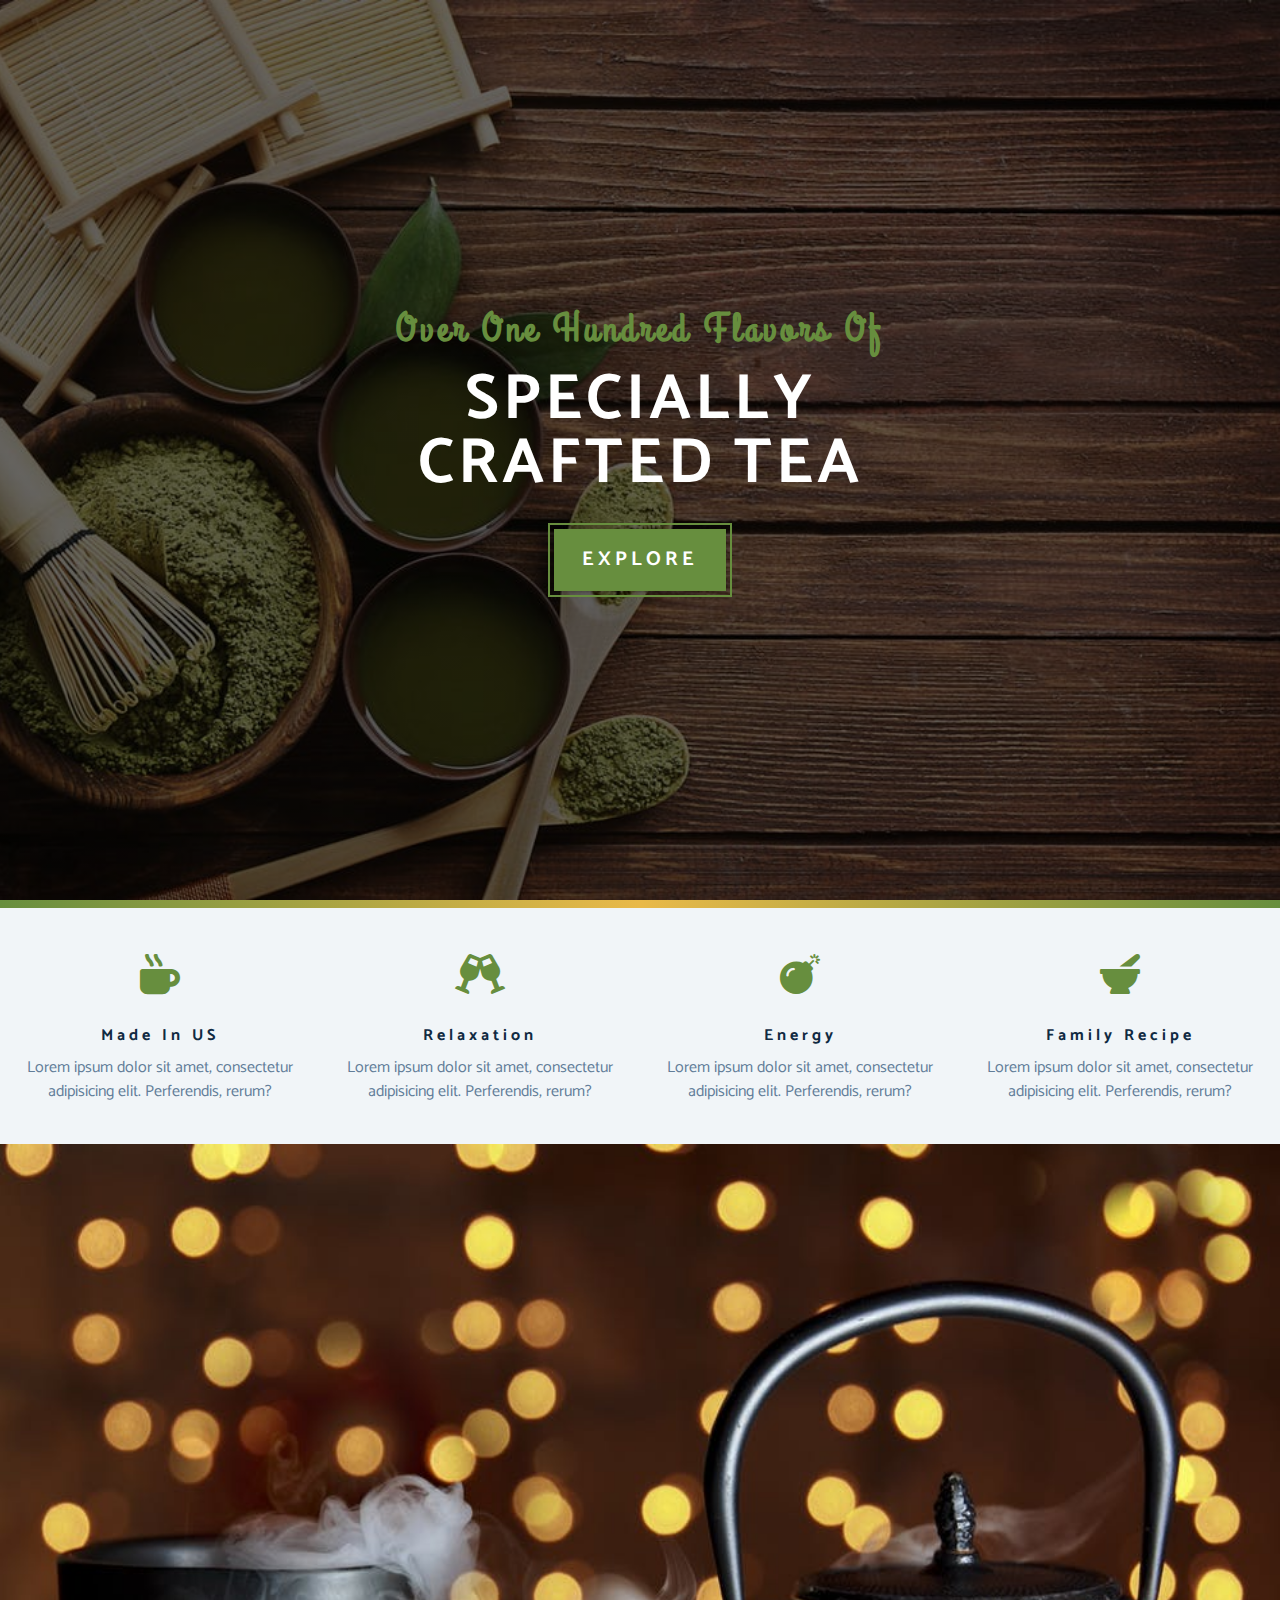
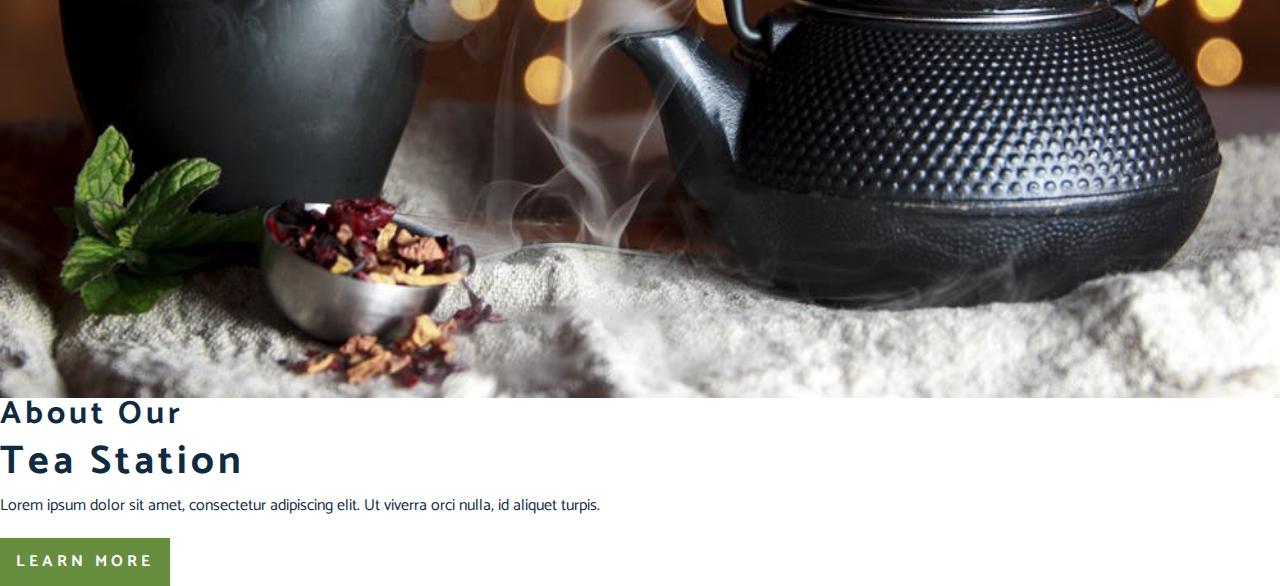
==== index.html @ b1a18ec1 "about page html" ====
<!DOCTYPE html>
<html lang="en">
  <head>
    <meta charset="UTF-8" />
    <meta name="viewport" content="width=device-width, initial-scale=1.0" />
    <meta http-equiv="X-UA-Compatible" content="ie=edge" />
    <title>Tea Station || Home</title>
    <!-- font-awesome -->
    <link
      rel="stylesheet"
      href="./fontawesome-free-5.12.1-web/css/all.min.css"
    />
    <!-- custom css -->
    <link rel="stylesheet" href="./css/styles.css" />
  </head>
  <body>
    <!-- navbar -->
    <!-- header  -->
    <header class="header">
      <div class="banner">
        <h2>Over one hundred flavors of</h2>
        <h1>
          specially <br />
          crafted tea
        </h1>
        <a href="skills.html" class="btn banner-btn">
          explore
        </a>
      </div>
    </header>
    <!-- end of header  -->
    <div class="content-divider"></div>
    <!-- skills section -->
    <section class="skills clearfix">
      <!-- single skill -->
      <article class="skill">
        <span class="skill-icon">
          <i class="fas fa-mug-hot"></i>
        </span>
        <h4 class="skill-title">made in US</h4>
        <p class="skill-text">
          Lorem ipsum dolor sit amet, consectetur adipisicing elit. Perferendis,
          rerum?
        </p>
      </article>
      <!-- end of single skill -->
      <!-- single skill -->
      <article class="skill">
        <span class="skill-icon">
          <i class="fas fa-glass-cheers"></i>
        </span>
        <h4 class="skill-title">relaxation</h4>
        <p class="skill-text">
          Lorem ipsum dolor sit amet, consectetur adipisicing elit. Perferendis,
          rerum?
        </p>
      </article>
      <!-- end of single skill -->
      <!-- single skill -->
      <article class="skill">
        <span class="skill-icon">
          <i class="fas fa-bomb"></i>
        </span>
        <h4 class="skill-title">energy</h4>
        <p class="skill-text">
          Lorem ipsum dolor sit amet, consectetur adipisicing elit. Perferendis,
          rerum?
        </p>
      </article>
      <!-- end of single skill -->
      <!-- single skill -->
      <article class="skill">
        <span class="skill-icon">
          <i class="fas fa-mortar-pestle"></i>
        </span>
        <h4 class="skill-title">family recipe</h4>
        <p class="skill-text">
          Lorem ipsum dolor sit amet, consectetur adipisicing elit. Perferendis,
          rerum?
        </p>
      </article>
      <!-- end of single skill -->
    </section>
    <!-- about -->
    <section>
      <div class="section-center clearfix">
        <!-- about-img -->
        <article class="about-img">
          <div class="about-picture-container">
            <img src="./images/about-bcg.jpeg" alt="tea kettle" class="about-picture">
          </div>
        </article>
        <!-- about-info -->
        <article class="about-info">
          <!-- section title -->
          <div class="section-title">
           <h3>about our</h3>
           <h2>tea station</h2>
          </div>
          <!-- end of section title -->
          <p class="about-text">
            Lorem ipsum dolor sit amet, consectetur adipiscing elit. Ut viverra orci nulla, id aliquet turpis.
          </p>
          <a href="about.html" class="btn">learn more</a>
        </article>
      </div>
    </section>
    <!-- end of about -->
    <!-- end of skills section -->
    <script src="app.js"></script>
  </body>
</html>
---- css/styles.css ----
/*
===============
Fonts
===============
*/
@import url("https://fonts.googleapis.com/css?family=Catamaran:400,700|Grand+Hotel");

/*
===============
Variables
===============
*/

:root {
  --clr-primary: #678e3e;
  --clr-primary-light: #beed8c;
  --clr-grey-1: #102a42;
  --clr-grey-5: #617d98;
  --clr-grey-10: #f1f5f8;
  --clr-white: #fff;
  --ff-primary: "Catamaran", sans-serif;
  --ff-secondary: "Grand Hotel", cursive;
  --transition: all 0.3s linear;
  --spacing: 0.25rem;
  --radius: 0.5rem;
}
* {
  margin: 0;
  padding: 0;
  box-sizing: border-box;
}
body {
  font-family: var(--ff-primary);
  background: var(--clr-white);
  color: var(--clr-grey-1);
  line-height: 1.5;
  font-size: 0.875rem;
}
a {
  text-decoration: none;
}
img {
  width: 100%;
  display: block;
}
h1,
h2,
h3,
h4 {
  letter-spacing: var(--spacing);
  text-transform: capitalize;
  line-height: 1.25;
  margin-bottom: 0.75rem;
}
h1 {
  font-size: 3rem;
}
h2 {
  font-size: 2rem;
}
h3 {
  font-size: 1.5rem;
}
h4 {
  font-size: 0.875rem;
}
p {
  margin-bottom: 1.25rem;
}
@media screen and (min-width: 800px) {
  h1 {
    font-size: 4rem;
  }
  h2 {
    font-size: 2.5rem;
  }
  h3 {
    font-size: 2rem;
  }
  h4 {
    font-size: 1rem;
  }
  body {
    font-size: 1rem;
  }
  h1,
  h2,
  h3,
  h4 {
    line-height: 1;
  }
}
/* more global css */

.btn {
  text-transform: uppercase;
  background: var(--clr-primary);
  color: var(--clr-white);
  padding: 0.75rem 1rem;
  letter-spacing: var(--spacing);
  display: inline-block;
  font-weight: 700;
  transition: var(--transition);
  font-size: 1rem;
  border: none;
  cursor: pointer;
  box-shadow: 0 1px 3px rgba(0, 0, 0, 0.2);
}
.btn:hover {
  color: var(--clr-primary);
  background: var(--clr-primary-light);
}
.clearfix::after,.clearfix::before{
  content:"";
  clear: both;
  display: table;
}
/*
===============
Header
===============
*/
.header {
  min-height: 100vh;
  background: linear-gradient(rgba(0, 0, 0, 0.6), rgba(0, 0, 0, 0.6)),
    url("../images/main-bcg.jpeg") center/cover no-repeat fixed;
  position: relative;
  /* animation */
  overflow-x: hidden;
}
.banner {
  text-align: center;
  position: absolute;
  top: 50%;
  left: 50%;
  transform: translate(-50%, -50%);
}
.banner h2 {
  font-family: var(--ff-secondary);
  color: var(--clr-primary);
  /* animation */
}
.banner h1 {
  text-transform: uppercase;
  color: var(--clr-white);
  margin-top: 1.25rem;
  margin-bottom: 2rem;
  /* animation */
}
.banner-btn {
  outline: 0.125rem solid var(--clr-primary);
  outline-offset: 0.25rem;
  font-size: 1.25rem;
  padding: 1rem 1.75rem;
}
/* content divider */
.content-divider {
  height: 0.5rem;
  background: linear-gradient(
    to left,
    var(--clr-primary),
    #e9b949,
    var(--clr-primary)
  );
}
/*
===============
Skills
===============
*/

.skills {
  background: var(--clr-grey-10);
}
.skill {
  padding: 2.5rem 0;
  text-align: center;
  transition: var(--transition);
}
.skill-icon {
  font-size: 2.5rem;
  margin-bottom: 1.25rem;
  transition: var(--transition);
  display: inline-block;
  color: var(--clr-primary);
}
.skill-text {
  color: var(--clr-grey-5);
  max-width: 17rem;
  margin: 0 auto;
}
.skill:hover {
  background: var(--clr-white);
  box-shadow: 0 2px var(--clr-primary);
}
.skill:hover .skill-icon {
  transform: translateY(-5px);
}
@media screen and (min-width: 576px){
  .skill{
    float: left;
    width: 50%;
  }
}
@media screen and (min-width: 1200px){
  .skill{
    width: 25%;
  }
}
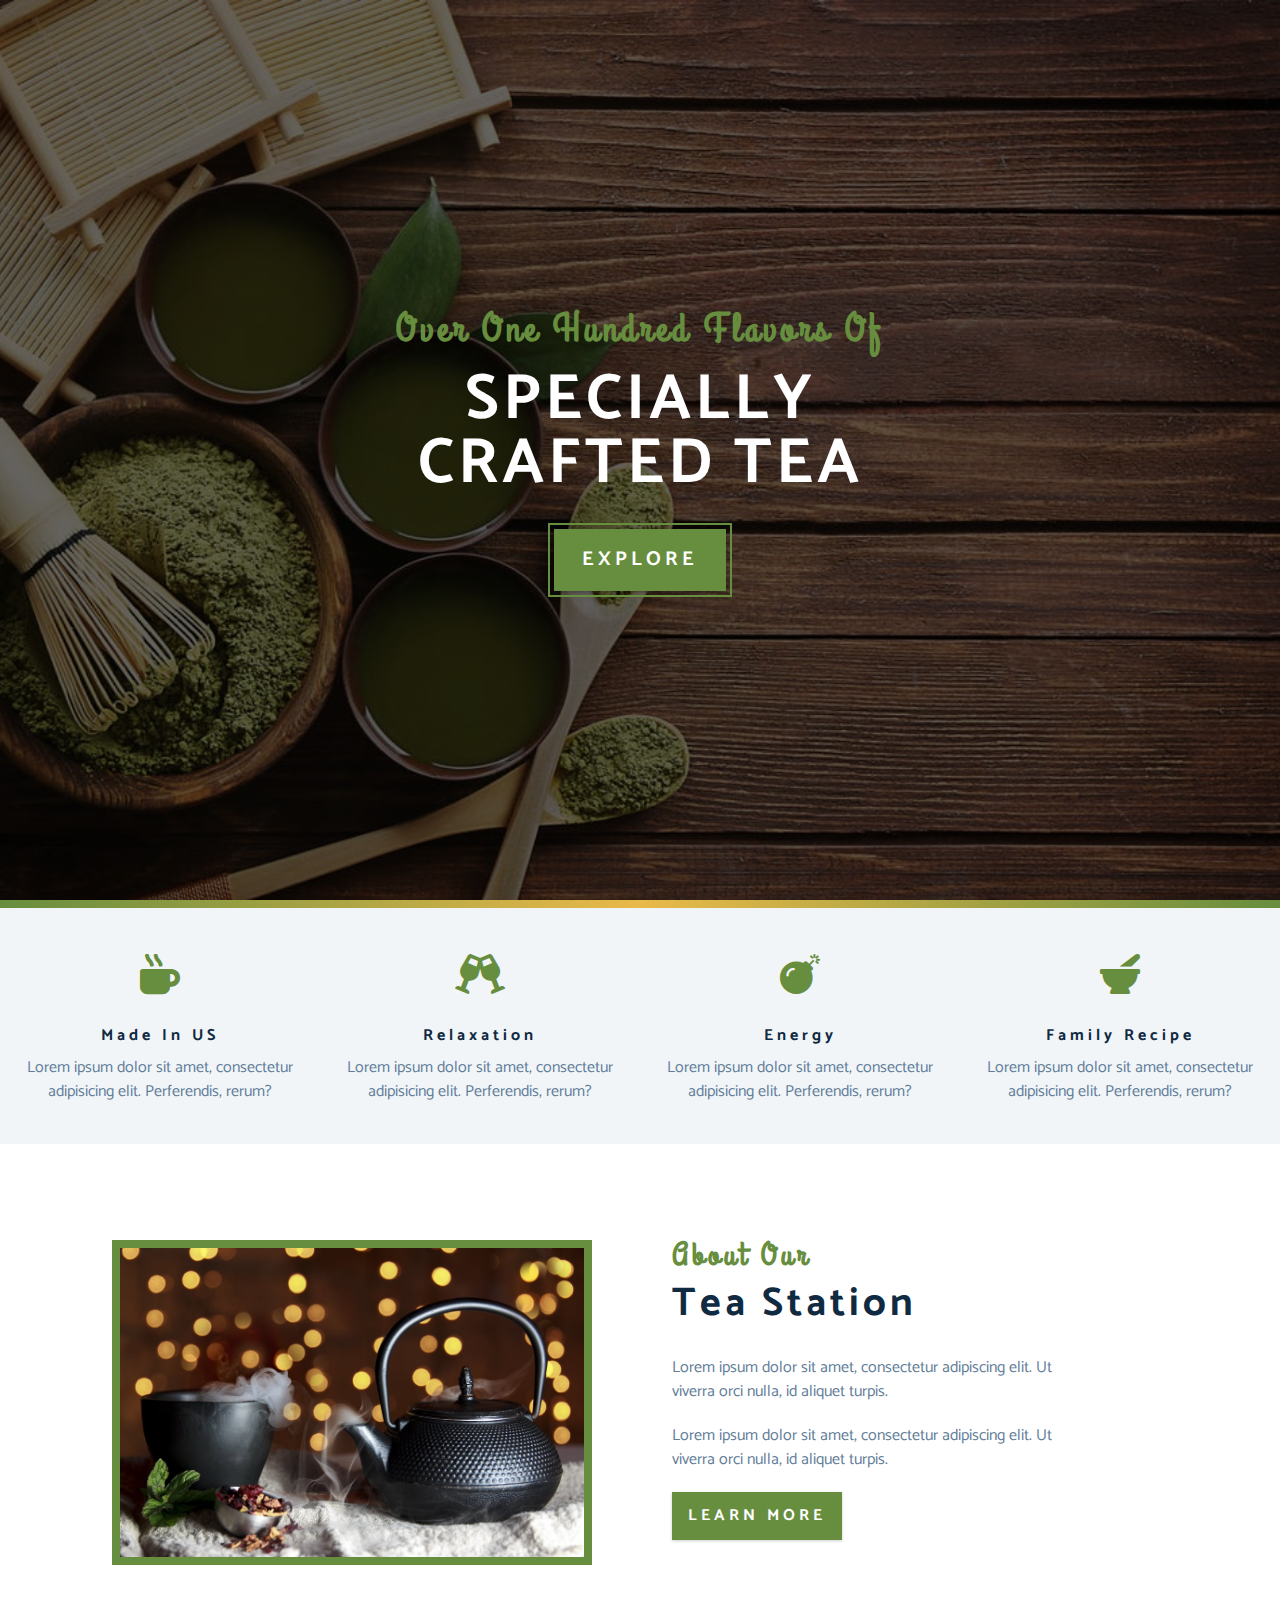
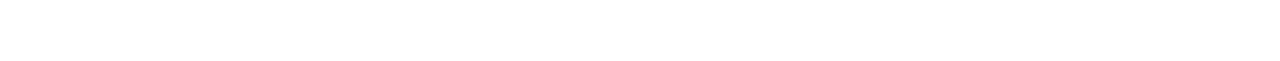
==== commit 19a7eb02: "about secttion complete" ====
--- a/index.html
+++ b/index.html
@@ -101,6 +101,9 @@
           <p class="about-text">
             Lorem ipsum dolor sit amet, consectetur adipiscing elit. Ut viverra orci nulla, id aliquet turpis.
           </p>
+          <p class="about-text">
+            Lorem ipsum dolor sit amet, consectetur adipiscing elit. Ut viverra orci nulla, id aliquet turpis.
+          </p>
           <a href="about.html" class="btn">learn more</a>
         </article>
       </div>
--- a/css/styles.css
+++ b/css/styles.css
@@ -115,6 +115,28 @@
   clear: both;
   display: table;
 }
+
+.section-title h3{
+  font-family: var(--ff-secondary);
+  color:var(--clr-primary);
+}
+
+.section-title{
+  margin-bottom: 2rem;
+}
+
+.section-center{
+  padding: 4rem 0;
+  width: 85vw;
+  margin: 0 auto;
+  max-width: 1170px;
+}
+@media screen and (min-width:992px){
+  .section-center{
+    width 95vw;
+    padding: 4rem 1rem;
+  }
+}
 /*
 ===============
 Header
@@ -207,3 +229,47 @@
     width: 25%;
   }
 }
+
+/*
+===============
+About
+===============
+*/
+
+.about-img,
+.about-info{
+  padding: 2rem 0;
+}
+
+.about-picture-container{
+  background: var(--clr-primary);
+  border: 0.5rem solid var(--clr-primary);
+  max-width: 30rem;
+  /* extra stuff */
+  overflow: hidden;
+}
+
+.about-picture{
+  transition: var(--transition);
+}
+
+.about-picture-container:hover .about-picture{
+  opacity: 0.5;
+  transform: scale(1.2);
+}
+
+.about-text{
+  max-width: 26rem;
+  color: var(--clr-grey-5);
+}
+
+@media screen and (min-width:992px){
+  .about-img,
+  .about-info{
+    float: left;
+    width: 50%;
+  }
+  .about-info{
+    padding-left: 2rem;
+  }
+}
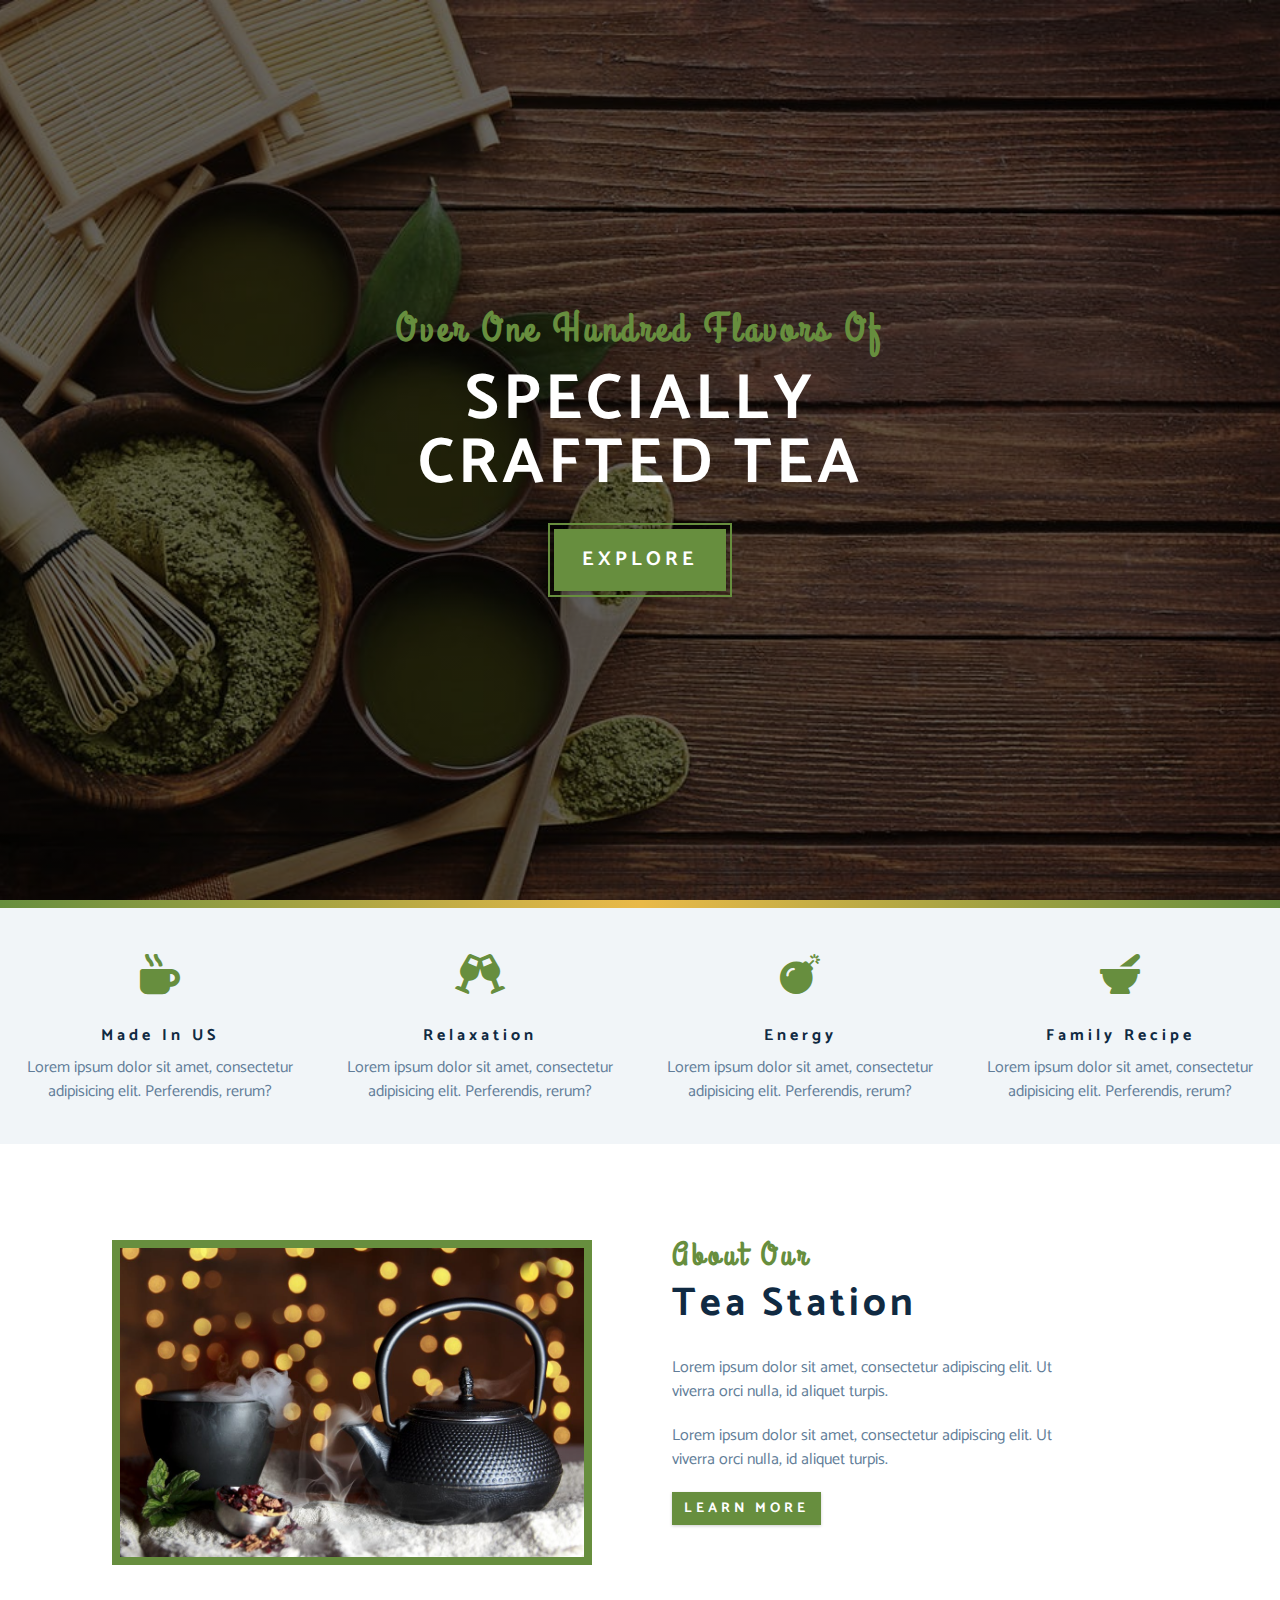
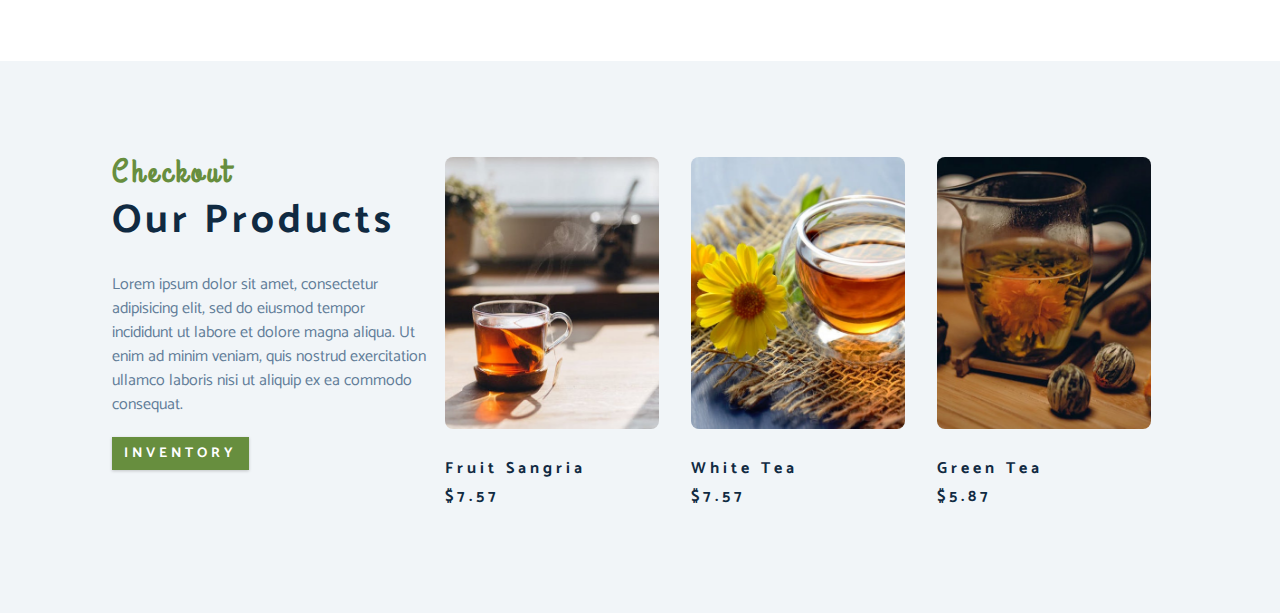
==== commit 61551fdf: "product section done" ====
--- a/index.html
+++ b/index.html
@@ -81,6 +81,7 @@
       </article>
       <!-- end of single skill -->
     </section>
+    <!-- end of skills section -->
     <!-- about -->
     <section>
       <div class="section-center clearfix">
@@ -109,7 +110,49 @@
       </div>
     </section>
     <!-- end of about -->
-    <!-- end of skills section -->
+    <!-- products -->
+    <section class="products">
+      <div class="section-center clearfix">
+        <!-- products info -->
+        <article class="products-info">
+          <!-- section title -->
+          <div class="section-title">
+           <h3>checkout</h3>
+           <h2>our products</h2>
+          </div>
+          <!-- end of section title -->
+          <p class="product-text">
+            Lorem ipsum dolor sit amet, consectetur adipisicing elit, sed do eiusmod tempor incididunt ut labore et dolore magna aliqua. Ut enim ad minim veniam, quis nostrud exercitation ullamco laboris nisi ut aliquip ex ea commodo consequat.
+          </p>
+          <a href="products.html" class="btn">inventory</a>
+        </article>
+        <!-- products inventory -->
+        <article class="products-inventory clearfix">
+          <!-- single product -->
+          <div class="product">
+            <img src="./images/product-1.jpeg" alt="single product" class="product-img">
+            <h4 class="product-title">fruit sangria</h4>
+            <h4 class="product-price">$7.57</h4>
+          </div>
+          <!-- end of single product -->
+          <!-- single product -->
+          <div class="product">
+            <img src="./images/product-2.jpeg" alt="single product" class="product-img">
+            <h4 class="product-title">white tea</h4>
+            <h4 class="product-price">$7.57</h4>
+          </div>
+          <!-- end of single product -->
+          <!-- single product -->
+          <div class="product">
+            <img src="./images/product-3.jpeg" alt="single product" class="product-img">
+            <h4 class="product-title">green tea</h4>
+            <h4 class="product-price">$5.87</h4>
+          </div>
+          <!-- end of single product -->
+        </article>
+      </div>
+    </section>
+    <!-- end of products -->
     <script src="app.js"></script>
   </body>
 </html>
--- a/css/styles.css
+++ b/css/styles.css
@@ -96,12 +96,12 @@
   text-transform: uppercase;
   background: var(--clr-primary);
   color: var(--clr-white);
-  padding: 0.75rem 1rem;
+  padding: 0.375rem 0.75rem;
   letter-spacing: var(--spacing);
   display: inline-block;
   font-weight: 700;
   transition: var(--transition);
-  font-size: 1rem;
+  font-size: 0.875rem;
   border: none;
   cursor: pointer;
   box-shadow: 0 1px 3px rgba(0, 0, 0, 0.2);
@@ -273,3 +273,56 @@
     padding-left: 2rem;
   }
 }
+/*
+===============
+Products
+===============
+*/
+.products{
+  background: var(--clr-grey-10);
+}
+.products article{
+  padding: 2rem 0;
+}
+.product-text{
+  color: var(--clr-grey-5);
+  max-width: 26rem;
+}
+.product{
+  margin-bottom: 2rem;
+}
+.product-img{
+  border-radius: var(--radius);
+  margin-bottom: 2rem;
+  height: 17rem;
+  object-fit: cover;
+}
+.product-price{
+  color: var(--clr--primary);
+}
+@media screen and (min-width:768px){
+  .product{
+    float: left;
+    width: 50%;
+    padding-right: 2rem;
+  }
+}
+@media screen and (min-width:992px){
+  .product{
+    width: 33.3%;
+  }
+}
+@media screen and (min-width:1200px){
+  .products-info {
+    float: left;
+    width: 30%;
+  }
+  .products-inventory {
+    float: left;
+    width: 70%;
+  }
+  .product{
+    margin-bottom: 0;
+    padding: 0 1rem;
+  }
+}
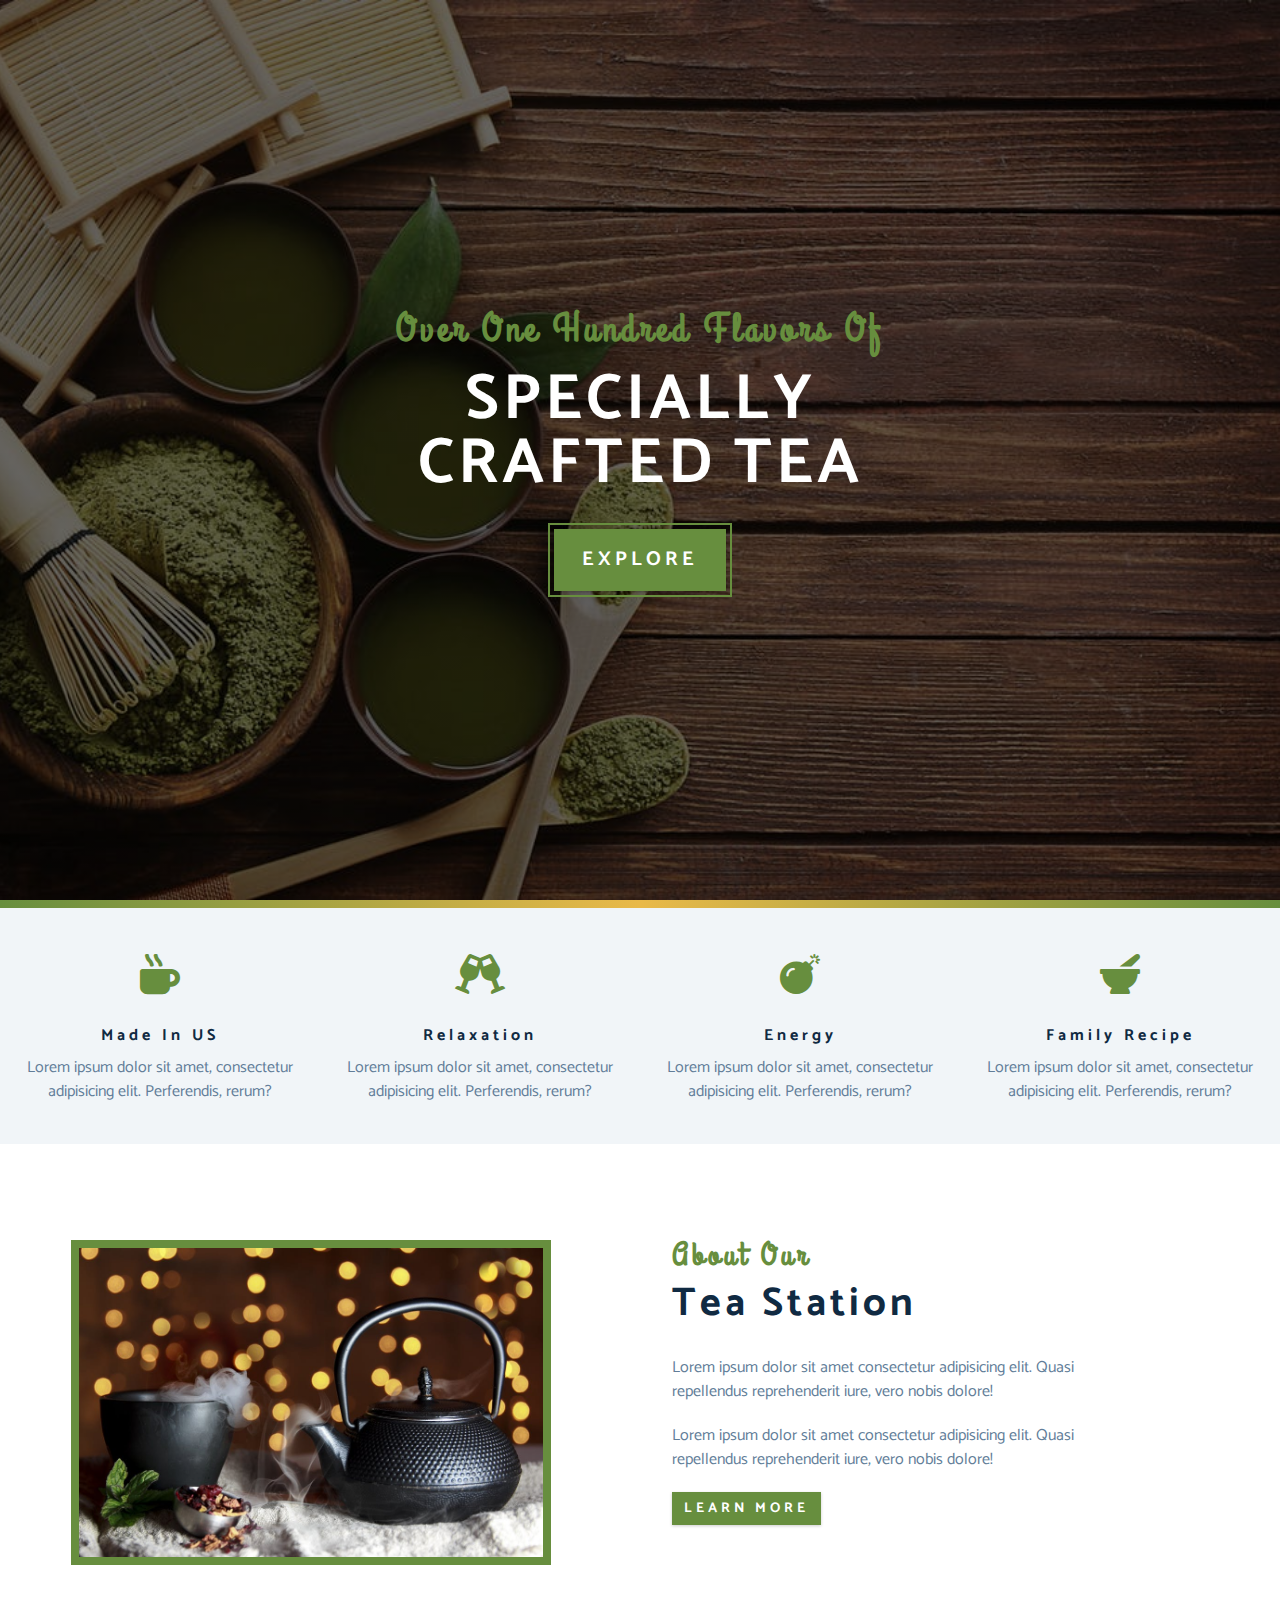
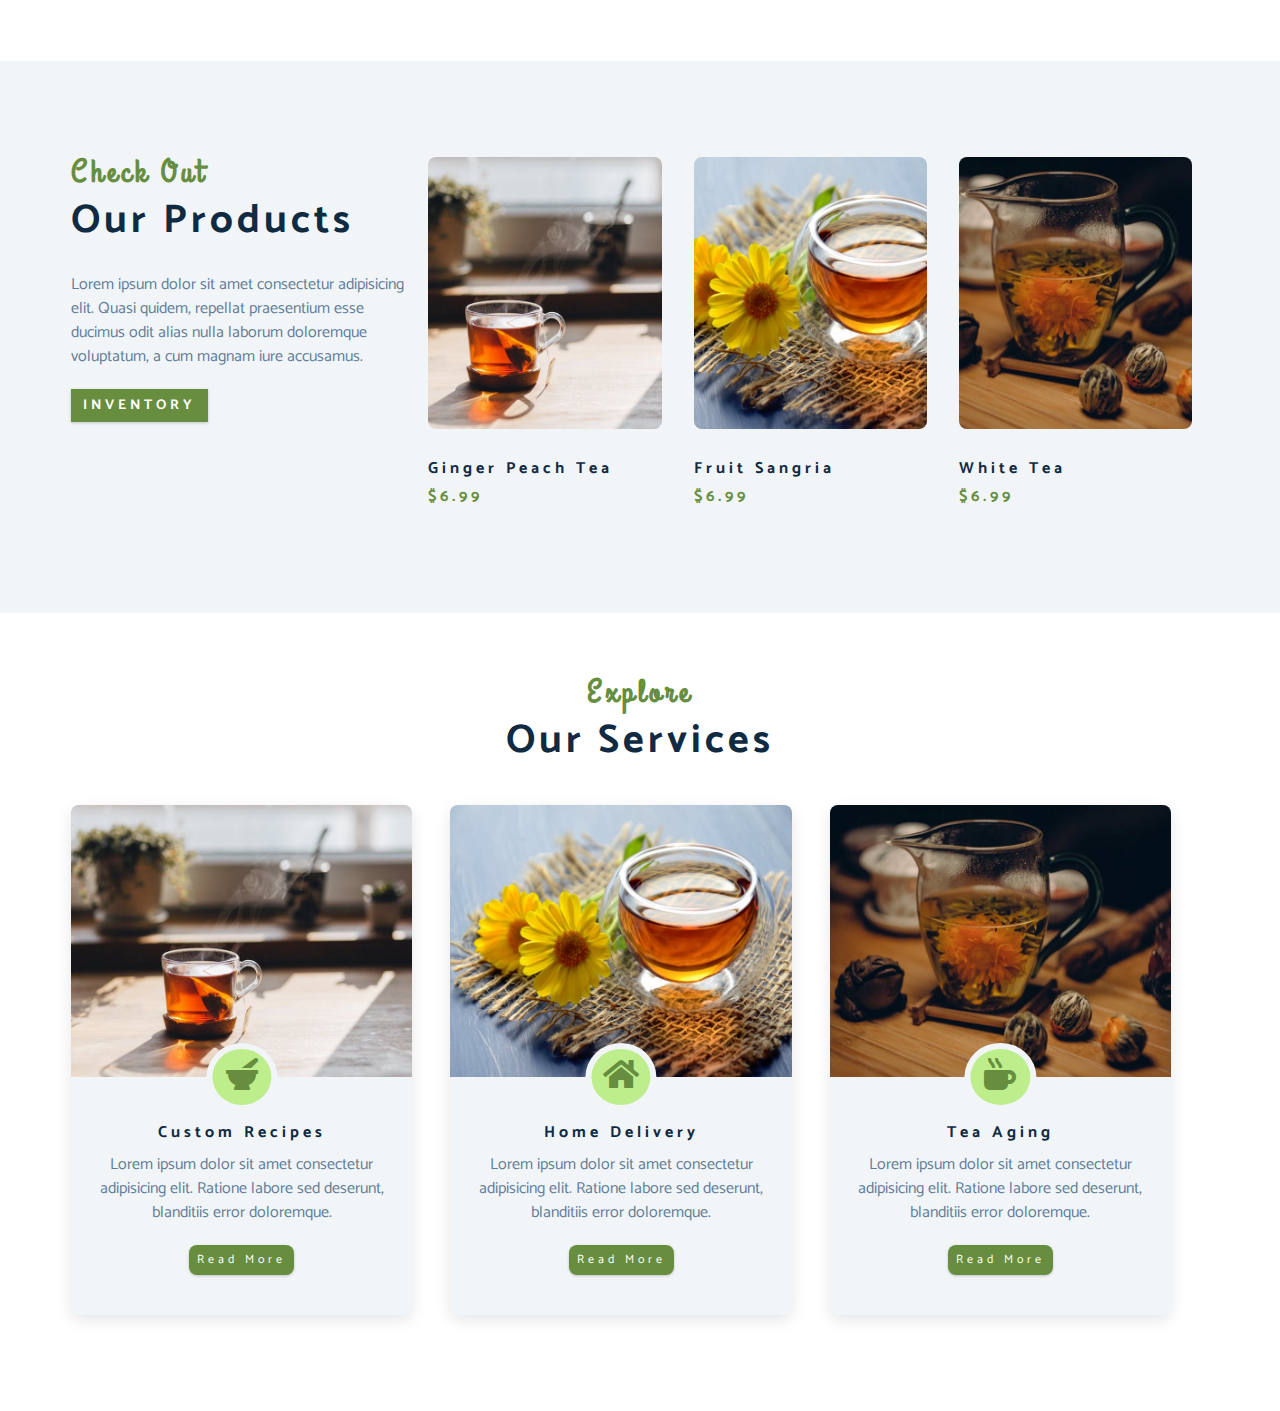
==== commit 0ea87f5b: "service section complete" ====
--- a/index.html
+++ b/index.html
@@ -88,22 +88,28 @@
         <!-- about-img -->
         <article class="about-img">
           <div class="about-picture-container">
-            <img src="./images/about-bcg.jpeg" alt="tea kettle" class="about-picture">
+            <img
+              src="./images/about-bcg.jpeg"
+              alt="tea kettle"
+              class="about-picture"
+            />
           </div>
         </article>
         <!-- about-info -->
         <article class="about-info">
           <!-- section title -->
           <div class="section-title">
-           <h3>about our</h3>
-           <h2>tea station</h2>
+            <h3>about our</h3>
+            <h2>tea station</h2>
           </div>
           <!-- end of section title -->
           <p class="about-text">
-            Lorem ipsum dolor sit amet, consectetur adipiscing elit. Ut viverra orci nulla, id aliquet turpis.
+            Lorem ipsum dolor sit amet consectetur adipisicing elit. Quasi
+            repellendus reprehenderit iure, vero nobis dolore!
           </p>
           <p class="about-text">
-            Lorem ipsum dolor sit amet, consectetur adipiscing elit. Ut viverra orci nulla, id aliquet turpis.
+            Lorem ipsum dolor sit amet consectetur adipisicing elit. Quasi
+            repellendus reprehenderit iure, vero nobis dolore!
           </p>
           <a href="about.html" class="btn">learn more</a>
         </article>
@@ -117,12 +123,14 @@
         <article class="products-info">
           <!-- section title -->
           <div class="section-title">
-           <h3>checkout</h3>
-           <h2>our products</h2>
+            <h3>check out</h3>
+            <h2>our products</h2>
           </div>
           <!-- end of section title -->
           <p class="product-text">
-            Lorem ipsum dolor sit amet, consectetur adipisicing elit, sed do eiusmod tempor incididunt ut labore et dolore magna aliqua. Ut enim ad minim veniam, quis nostrud exercitation ullamco laboris nisi ut aliquip ex ea commodo consequat.
+            Lorem ipsum dolor sit amet consectetur adipisicing elit. Quasi
+            quidem, repellat praesentium esse ducimus odit alias nulla laborum
+            doloremque voluptatum, a cum magnam iure accusamus.
           </p>
           <a href="products.html" class="btn">inventory</a>
         </article>
@@ -130,29 +138,131 @@
         <article class="products-inventory clearfix">
           <!-- single product -->
           <div class="product">
-            <img src="./images/product-1.jpeg" alt="single product" class="product-img">
-            <h4 class="product-title">fruit sangria</h4>
-            <h4 class="product-price">$7.57</h4>
+            <img
+              src="./images/product-1.jpeg"
+              alt="single product"
+              class="product-img"
+            />
+            <h4 class="product-title">ginger peach tea</h4>
+            <h4 class="product-price">$6.99</h4>
           </div>
           <!-- end of single product -->
           <!-- single product -->
           <div class="product">
-            <img src="./images/product-2.jpeg" alt="single product" class="product-img">
-            <h4 class="product-title">white tea</h4>
-            <h4 class="product-price">$7.57</h4>
+            <img
+              src="./images/product-2.jpeg"
+              alt="single product"
+              class="product-img"
+            />
+            <h4 class="product-title">fruit sangria</h4>
+            <h4 class="product-price">$6.99</h4>
           </div>
           <!-- end of single product -->
           <!-- single product -->
           <div class="product">
-            <img src="./images/product-3.jpeg" alt="single product" class="product-img">
-            <h4 class="product-title">green tea</h4>
-            <h4 class="product-price">$5.87</h4>
+            <img
+              src="./images/product-3.jpeg"
+              alt="single product"
+              class="product-img"
+            />
+            <h4 class="product-title">white tea</h4>
+            <h4 class="product-price">$6.99</h4>
           </div>
           <!-- end of single product -->
         </article>
       </div>
     </section>
     <!-- end of products -->
+    <!-- services -->
+    <section class="services">
+      <!-- section title -->
+      <div class="section-title services-title">
+        <h3>explore</h3>
+        <h2>our services</h2>
+      </div>
+      <!-- end of section title -->
+      <div class="section-center clearfix">
+        <!-- single card -->
+        <article class="service-card">
+          <!-- img container -->
+          <div class="service-img-container">
+            <!-- img -->
+            <img
+              src="./images/product-1.jpeg"
+              class="service-img"
+              alt="single service"
+            />
+            <!-- service icon -->
+            <span class="service-icon">
+              <i class="fas fa-mortar-pestle fa-fw"></i>
+            </span>
+          </div>
+          <!-- service info -->
+          <div class="service-info">
+            <h4>custom recipes</h4>
+            <p>
+              Lorem ipsum dolor sit amet consectetur adipisicing elit. Ratione
+              labore sed deserunt, blanditiis error doloremque.
+            </p>
+            <a href="products.html" class="btn service-btn">read more</a>
+          </div>
+        </article>
+        <!--end of  single card -->
+        <!-- single card -->
+        <article class="service-card">
+          <!-- img container -->
+          <div class="service-img-container">
+            <!-- img -->
+            <img
+              src="./images/product-2.jpeg"
+              class="service-img"
+              alt="single service"
+            />
+            <!-- service icon -->
+            <span class="service-icon">
+              <i class="fas fa-home fa-fw"></i>
+            </span>
+          </div>
+          <!-- service info -->
+          <div class="service-info">
+            <h4>home delivery</h4>
+            <p>
+              Lorem ipsum dolor sit amet consectetur adipisicing elit. Ratione
+              labore sed deserunt, blanditiis error doloremque.
+            </p>
+            <a href="products.html" class="btn service-btn">read more</a>
+          </div>
+        </article>
+        <!--end of  single card -->
+        <!-- single card -->
+        <article class="service-card">
+          <!-- img container -->
+          <div class="service-img-container">
+            <!-- img -->
+            <img
+              src="./images/product-3.jpeg"
+              class="service-img"
+              alt="single service"
+            />
+            <!-- service icon -->
+            <span class="service-icon">
+              <i class="fas fa-mug-hot fa-fw"></i>
+            </span>
+          </div>
+          <!-- service info -->
+          <div class="service-info">
+            <h4>tea aging</h4>
+            <p>
+              Lorem ipsum dolor sit amet consectetur adipisicing elit. Ratione
+              labore sed deserunt, blanditiis error doloremque.
+            </p>
+            <a href="products.html" class="btn service-btn">read more</a>
+          </div>
+        </article>
+        <!--end of  single card -->
+      </div>
+    </section>
+    <!-- end of services -->
     <script src="app.js"></script>
   </body>
 </html>
--- a/css/styles.css
+++ b/css/styles.css
@@ -110,33 +110,32 @@
   color: var(--clr-primary);
   background: var(--clr-primary-light);
 }
-.clearfix::after,.clearfix::before{
-  content:"";
+.clearfix::after,
+.clearfix::before {
+  content: "";
   clear: both;
   display: table;
 }
-
-.section-title h3{
+.section-title h3 {
   font-family: var(--ff-secondary);
-  color:var(--clr-primary);
-}
-
-.section-title{
+  color: var(--clr-primary);
+}
+.section-title {
   margin-bottom: 2rem;
 }
-
-.section-center{
+.section-center {
   padding: 4rem 0;
   width: 85vw;
   margin: 0 auto;
   max-width: 1170px;
 }
-@media screen and (min-width:992px){
-  .section-center{
-    width 95vw;
+@media screen and (min-width: 992px) {
+  .section-center {
+    width: 95vw;
     padding: 4rem 1rem;
   }
 }
+
 /*
 ===============
 Header
@@ -218,58 +217,51 @@
 .skill:hover .skill-icon {
   transform: translateY(-5px);
 }
-@media screen and (min-width: 576px){
-  .skill{
+@media screen and (min-width: 576px) {
+  .skill {
     float: left;
     width: 50%;
   }
 }
-@media screen and (min-width: 1200px){
-  .skill{
+@media screen and (min-width: 1200px) {
+  .skill {
     width: 25%;
   }
 }
-
 /*
 ===============
 About
 ===============
 */
-
 .about-img,
-.about-info{
+.about-info {
   padding: 2rem 0;
 }
-
-.about-picture-container{
+.about-picture-container {
   background: var(--clr-primary);
   border: 0.5rem solid var(--clr-primary);
   max-width: 30rem;
   /* extra stuff */
   overflow: hidden;
 }
-
-.about-picture{
-  transition: var(--transition);
-}
-
-.about-picture-container:hover .about-picture{
+.about-picture {
+  transition: var(--transition);
+}
+.about-picture-container:hover .about-picture {
   opacity: 0.5;
   transform: scale(1.2);
 }
-
-.about-text{
+.about-text {
   max-width: 26rem;
   color: var(--clr-grey-5);
 }
-
-@media screen and (min-width:992px){
+@media screen and (min-width: 992px) {
   .about-img,
-  .about-info{
+  .about-info {
     float: left;
     width: 50%;
   }
-  .about-info{
+  .about-info {
     padding-left: 2rem;
   }
 }
@@ -278,41 +270,42 @@
 Products
 ===============
 */
-.products{
+.products {
   background: var(--clr-grey-10);
 }
-.products article{
+.products article {
   padding: 2rem 0;
 }
-.product-text{
+
+.product-text {
   color: var(--clr-grey-5);
   max-width: 26rem;
 }
-.product{
+.product {
   margin-bottom: 2rem;
 }
-.product-img{
+.product-img {
   border-radius: var(--radius);
   margin-bottom: 2rem;
   height: 17rem;
   object-fit: cover;
 }
-.product-price{
-  color: var(--clr--primary);
-}
-@media screen and (min-width:768px){
-  .product{
+.product-price {
+  color: var(--clr-primary);
+}
+@media screen and (min-width: 768px) {
+  .product {
     float: left;
     width: 50%;
     padding-right: 2rem;
   }
 }
-@media screen and (min-width:992px){
-  .product{
+@media screen and (min-width: 992px) {
+  .product {
     width: 33.3%;
   }
 }
-@media screen and (min-width:1200px){
+@media screen and (min-width: 1200px) {
   .products-info {
     float: left;
     width: 30%;
@@ -321,8 +314,82 @@
     float: left;
     width: 70%;
   }
-  .product{
+  .product {
     margin-bottom: 0;
     padding: 0 1rem;
   }
 }
+/*
+===============
+Services
+===============
+*/
+.services-title {
+  margin-top: 4rem;
+  margin-bottom: -4rem;
+  text-align: center;
+}
+.service-card {
+  margin: 2rem 0;
+  background: var(--clr-grey-10);
+  border-radius: var(--radius);
+  box-shadow: 0 5px 15px rgba(0, 0, 0, 0.1);
+  transition: var(--transition);
+}
+.service-card:hover {
+  transform: scale(1.02);
+  box-shadow: 0 5px 15px rgba(0, 0, 0, 0.2);
+}
+.service-img {
+  height: 17rem;
+  object-fit: cover;
+  border-top-left-radius: var(--radius);
+  border-top-right-radius: var(--radius);
+}
+.service-info {
+  text-align: center;
+  padding: 3rem 1rem 2.5rem 1rem;
+}
+.service-info p {
+  max-width: 20rem;
+  color: var(--clr-grey-5);
+  margin: 0 auto;
+}
+.service-btn {
+  font-size: 0.75rem;
+  text-transform: capitalize;
+  padding: 0.375rem 0.5rem;
+  border-radius: var(--radius);
+  font-weight: 400;
+  margin-top: 1.25rem;
+}
+@media screen and (min-width: 768px) {
+  .service-card {
+    float: left;
+    width: 45%;
+    margin-right: 5%;
+    /* 100% 45% 90% 5%*/
+  }
+}
+@media screen and (min-width: 992px) {
+  .service-card {
+    width: 30%;
+    margin-right: 3.333%;
+    /* 100% 30% 3.333%*/
+  }
+}
+.service-img-container {
+  position: relative;
+}
+.service-icon {
+  position: absolute;
+  left: 50%;
+  bottom: 0;
+  font-size: 2rem;
+  color: var(--clr-primary);
+  background: var(--clr-primary-light);
+  padding: 0.25rem 0.6rem;
+  border-radius: 50%;
+  transform: translate(-50%, 50%);
+  border: 0.375rem solid var(--clr-grey-10);
+}
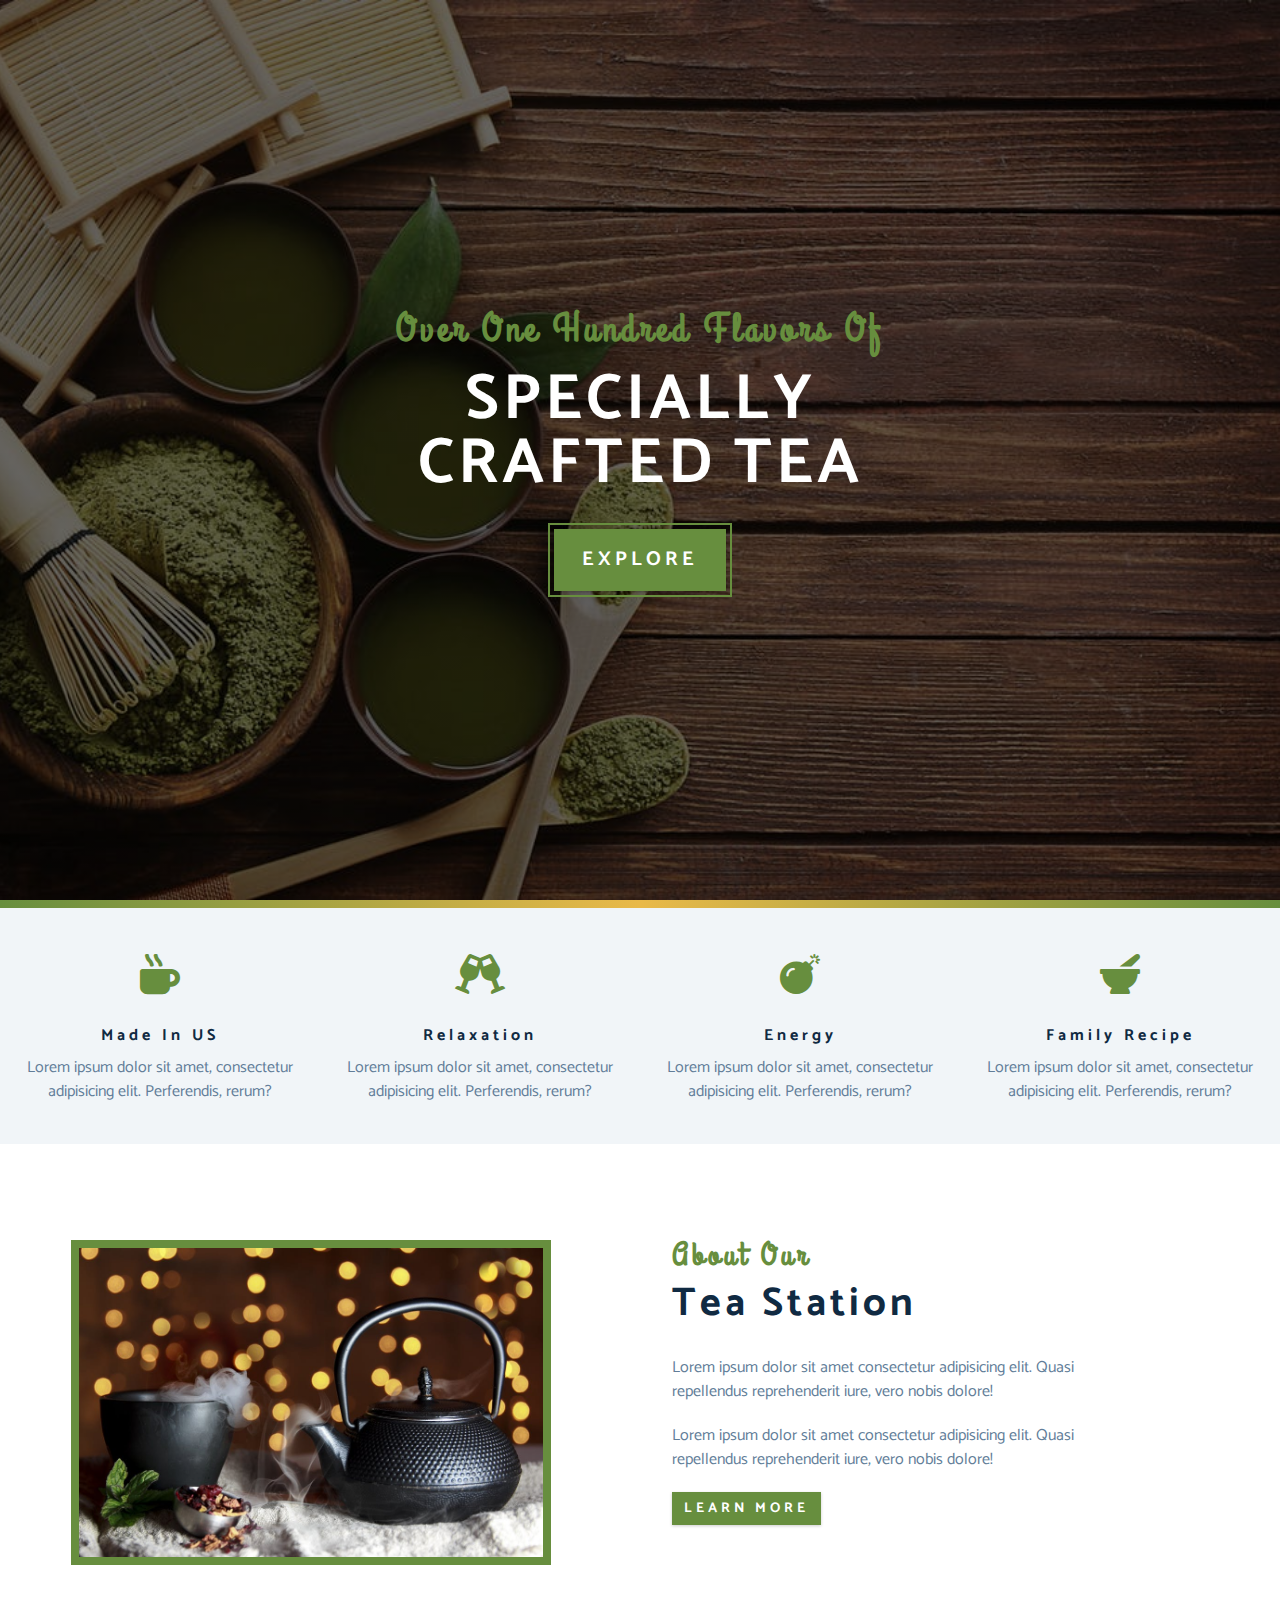
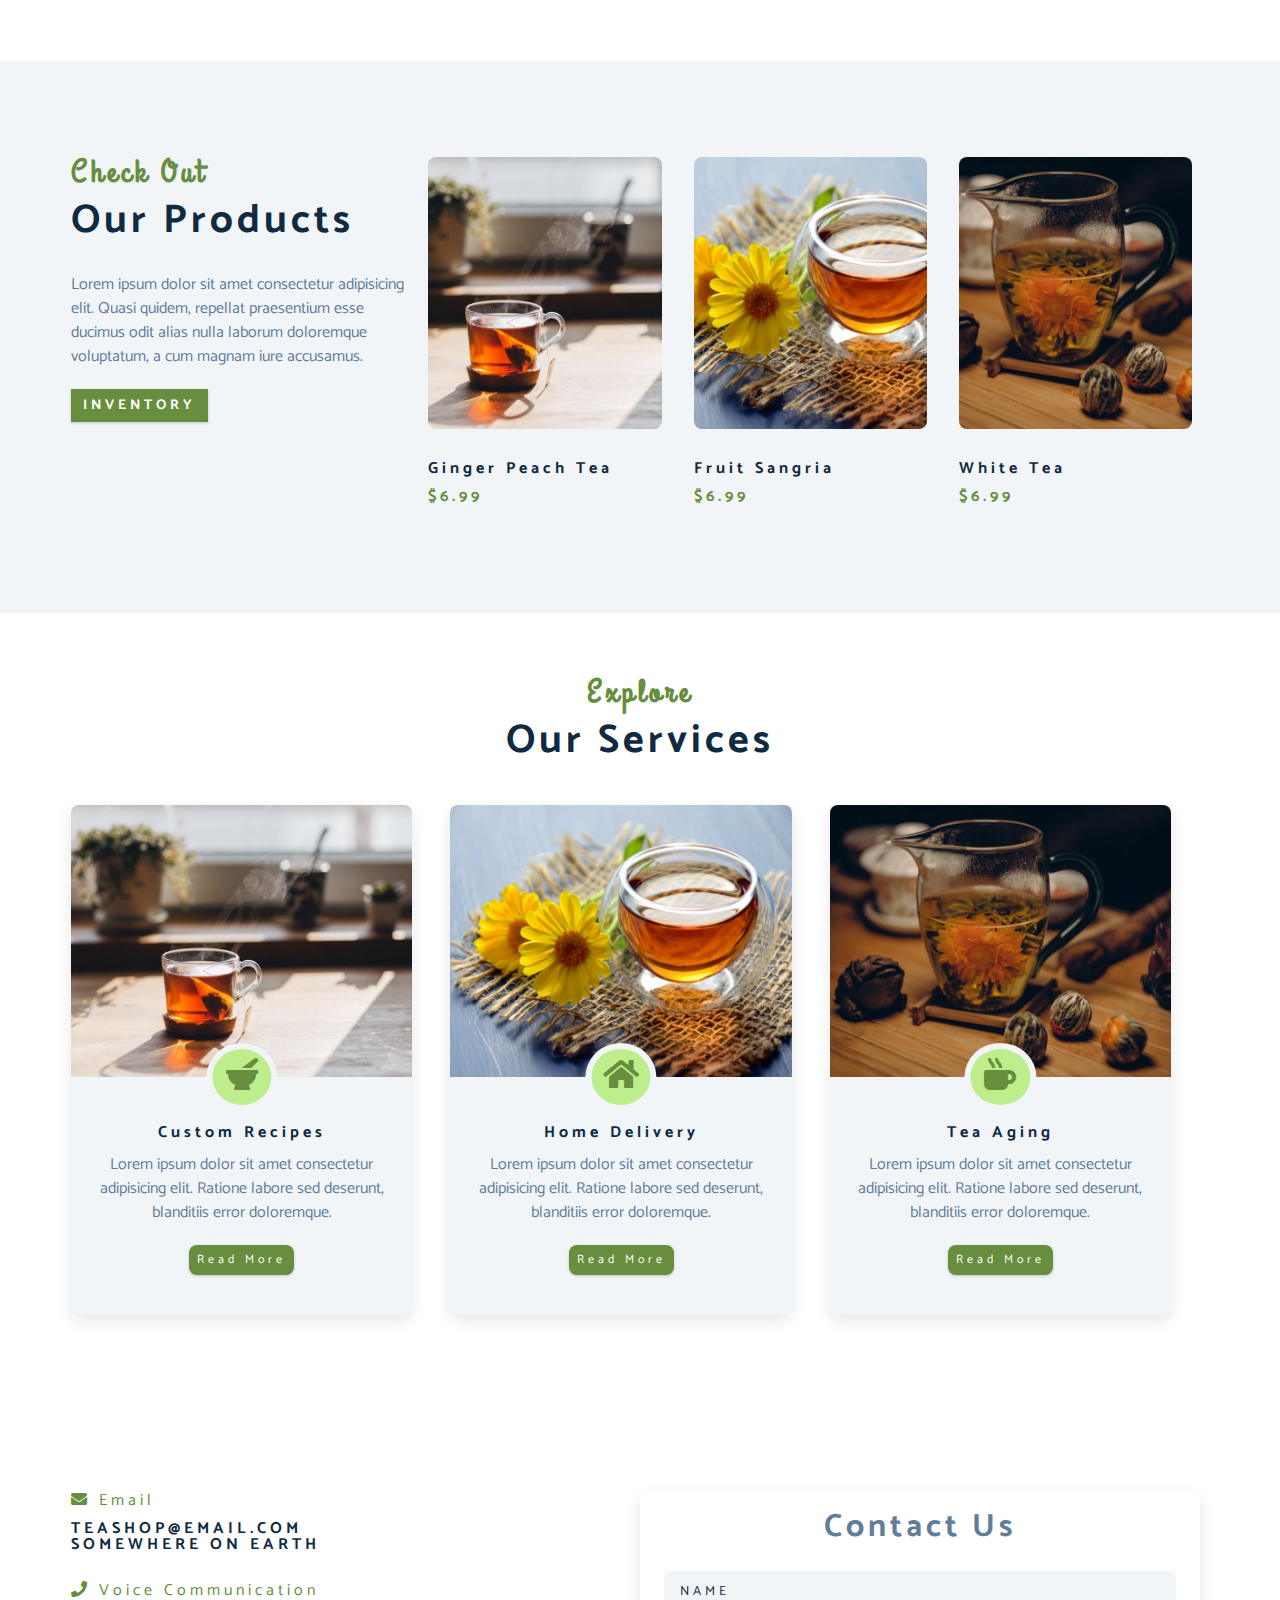
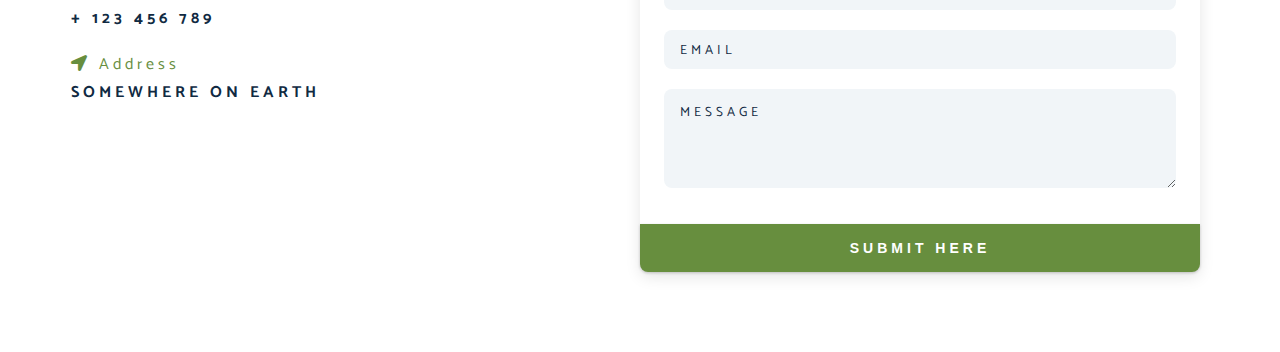
==== commit e298a829: "Contact Section complete" ====
--- a/index.html
+++ b/index.html
@@ -263,6 +263,69 @@
       </div>
     </section>
     <!-- end of services -->
+    <!-- contact -->
+    <section class="contact">
+      <div class="section-center clearfix">
+        <!-- contact info -->
+        <article class="contact-info">
+          <!-- contact item -->
+          <div class="contact-item">
+            <h4 class="contact-title">
+              <span class="contact-icon">
+                <i class="fas fa-envelope"></i>
+              </span>
+              email
+            </h4>
+            <h4 class="contact-text">
+              teashop@email.com <br/>
+              Somewhere on earth
+            </h4>
+          </div>
+          <!-- end of contact item -->
+          <!-- contact item -->
+          <div class="contact-item">
+            <h4 class="contact-title">
+              <span class="contact-icon">
+                <i class="fas fa-phone"></i>
+              </span>
+                Voice communication
+            </h4>
+            <h4 class="contact-text">
+              + 123 456 789
+            </h4>
+          </div>
+          <!-- end of contact item -->
+          <!-- contact item -->
+          <div class="contact-item">
+            <h4 class="contact-title">
+              <span class="contact-icon">
+                <i class="fas fa-location-arrow"></i>
+              </span>
+              address
+            </h4>
+            <h4 class="contact-text">
+              Somewhere on earth
+            </h4>
+          </div>
+          <!-- end of contact item -->
+        </article>
+          <!-- contact form -->
+          <article class="contact-form">
+            <h3>contact us</h3>
+            <form>
+              <div class="form-group">
+                <!-- inputs -->
+                <input type="text" placeholder="name" class="form-control" name="name">
+                <input type="email" placeholder="email" class="form-control" name="email">
+                <textarea name="message" placeholder="message" class="form-control" rows="5"></textarea>
+              </div>
+              <!-- button -->
+              <button type="submit" class="submit-btn btn">submit here</button>
+            </form>
+          </article>
+      </div>
+    </section>
+    <!-- end of contact -->
     <script src="app.js"></script>
   </body>
 </html>
--- a/css/styles.css
+++ b/css/styles.css
@@ -393,3 +393,77 @@
   transform: translate(-50%, 50%);
   border: 0.375rem solid var(--clr-grey-10);
 }
+/*
+===============
+Contact
+===============
+*/
+.contact{
+  background: var(--clr--grey-10);
+}
+.contact-form,
+.contact-info {
+  margin: 1rem 0;
+}
+.contact-item{
+  margin-bottom: 1.75rem;
+}
+.contact-title{
+  color: var(--clr-primary);
+  font-weight: 400;
+}
+.contact-text{
+  text-transform: uppercase;
+}
+.contact-form{
+  background: var(--clr-white);
+  border-radius: var(--radius);
+  text-align: center;
+  box-shadow: 0 5px 15px rgba(0,0,0,0.1);
+  transition: var(--transition);
+  max-width: 35rem;
+}
+.contact-form:hover {
+  box-shadow: 0 5px 15px rgba(0,0,0,0.2);
+}
+.contact-form h3 {
+  padding-top: 1.25rem;
+  color: var(--clr-grey-5);
+}
+.form-group{
+  padding: 1rem 1.5rem;
+}
+.form-control {
+  display: block;
+  width: 100%;
+  padding: 0.75rem 1rem;
+  border: none;
+  margin-bottom: 1.25rem;
+  background: var(--clr-grey-10);
+  border-radius: var(--radius);
+  letter-spacing: var(--spacing);
+}
+.form-control::placeholder{
+  font-family: var(--ff-primary);
+  color: var(--clr-grey-1);
+  text-transform: uppercase;
+  letter-spacing: var(--spacing);
+}
+.submit-btn{
+  display: block;
+  width: 100%;
+  padding: 1rem;
+  border-bottom-left-radius: var(--radius);
+  border-bottom-right-radius: var(--radius);
+}
+@media screen and (min-width:992px){
+  .contact-form,.contact-info{
+    float: left;
+    width: 50%;
+  }
+}
+/*
+===============
+Footer
+===============
+*/
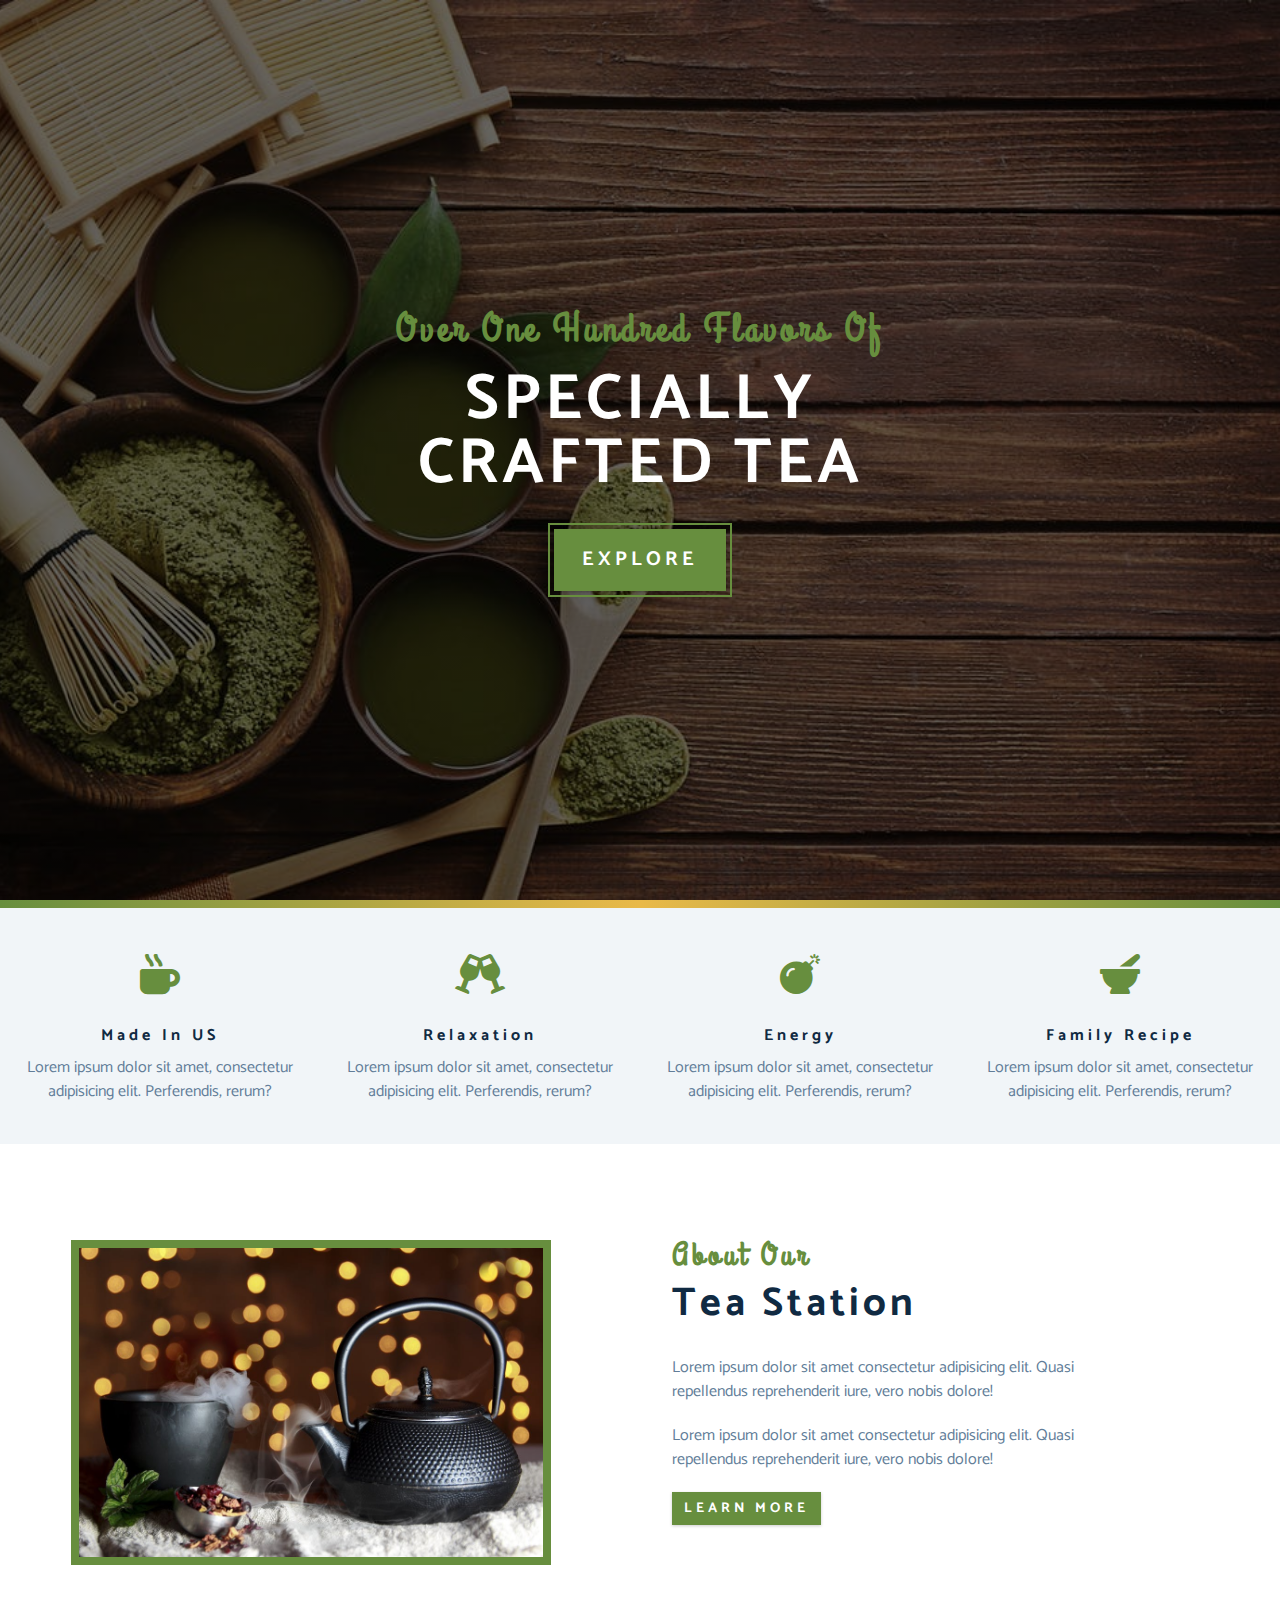
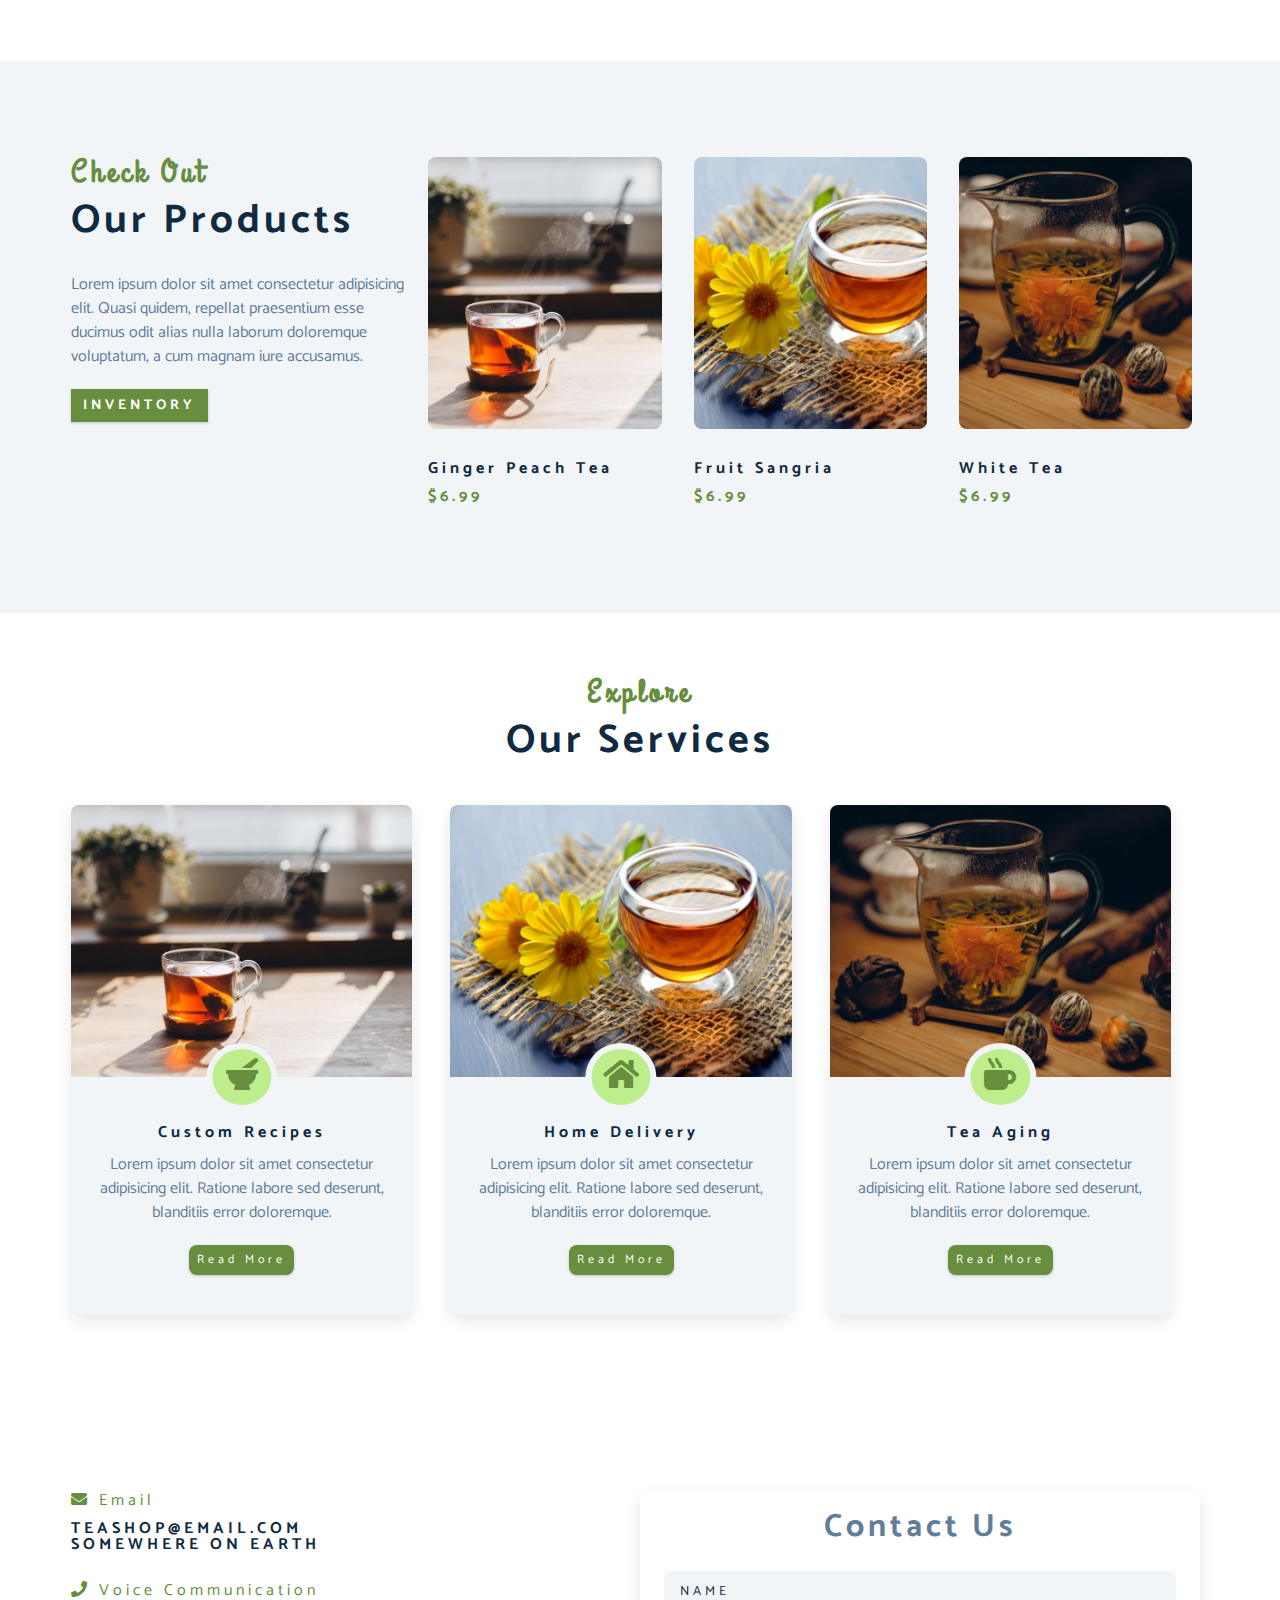
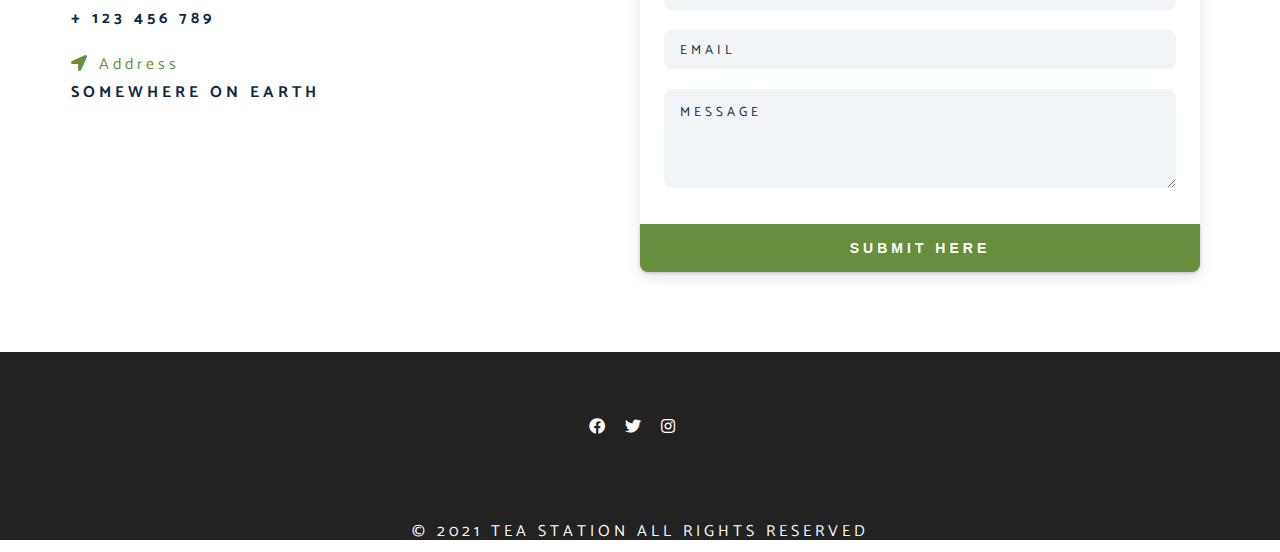
==== commit 7c45ec6b: "Footer complete" ====
--- a/index.html
+++ b/index.html
@@ -326,6 +326,31 @@
       </div>
     </section>
     <!-- end of contact -->
+    <!-- footer -->
+    <footer class="footer">
+      <div class="section-center">
+        <!-- social icon -->
+        <a href="#" class="social-icon">
+          <i class="fab fa-facebook"></i>
+        </a>
+        <!-- end of social icon -->
+        <!-- social icon -->
+        <a href="#" class="social-icon">
+          <i class="fab fa-twitter"></i>
+        </a>
+        <!-- end of social icon -->
+        <!-- social icon -->
+        <a href="#" class="social-icon">
+          <i class="fab fa-instagram"></i>
+        </a>
+        <!-- end of social icon -->
+      </div>
+      <h4 class="footer-text">
+        &copy; <span>2021</span>
+        <span>tea station</span>
+        all rights reserved
+      </h4>
+    </footer>
     <script src="app.js"></script>
   </body>
 </html>
--- a/css/styles.css
+++ b/css/styles.css
@@ -467,3 +467,21 @@
 Footer
 ===============
 */
+.footer{
+  background: #222;
+  text-align: center;
+}
+.social-icon{
+  color: var(--clr-white);
+  margin-right: 1rem;
+  transition: var(--transition);
+}
+.social-icon:hover {
+  color: var(--clr-primary);
+}
+.footer-text{
+  margin-top: 1.25rem;
+  text-transform: uppercase;
+  color: var(--clr-white);
+  font-weight: 400;
+}
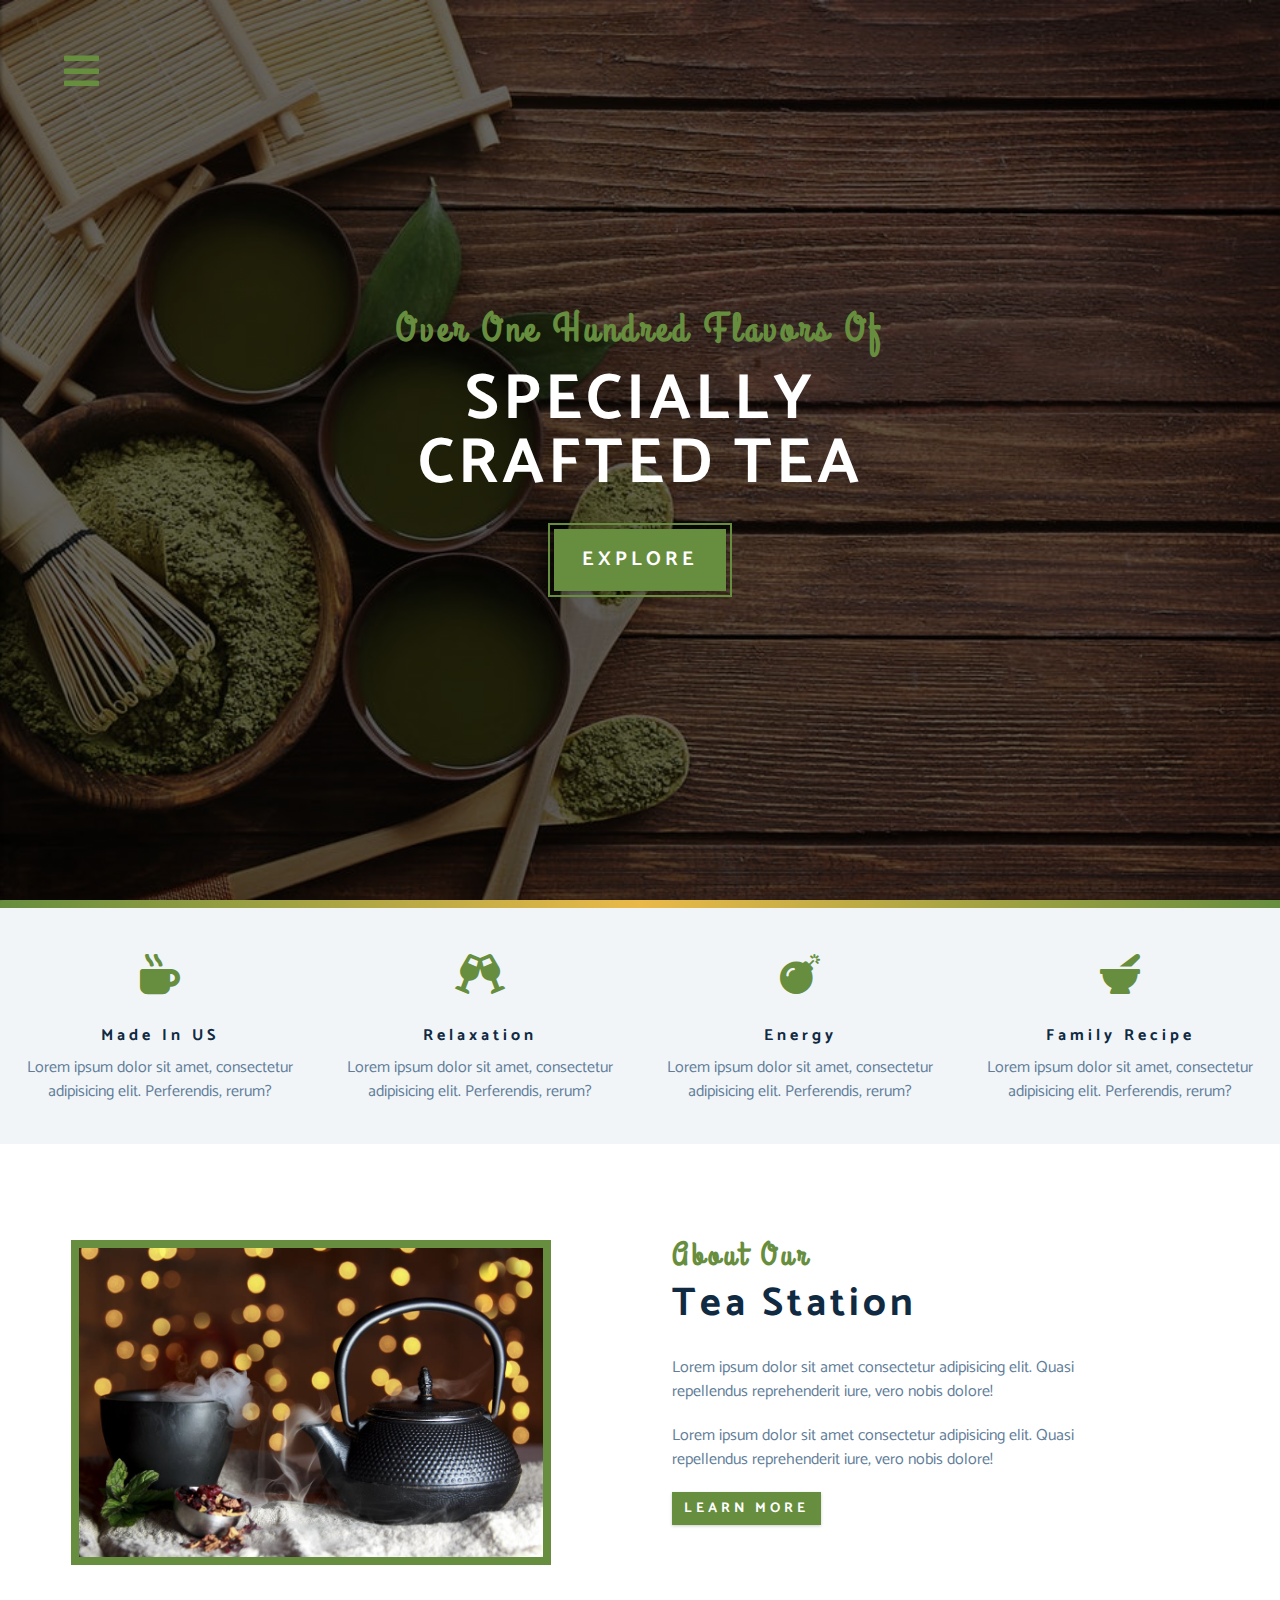
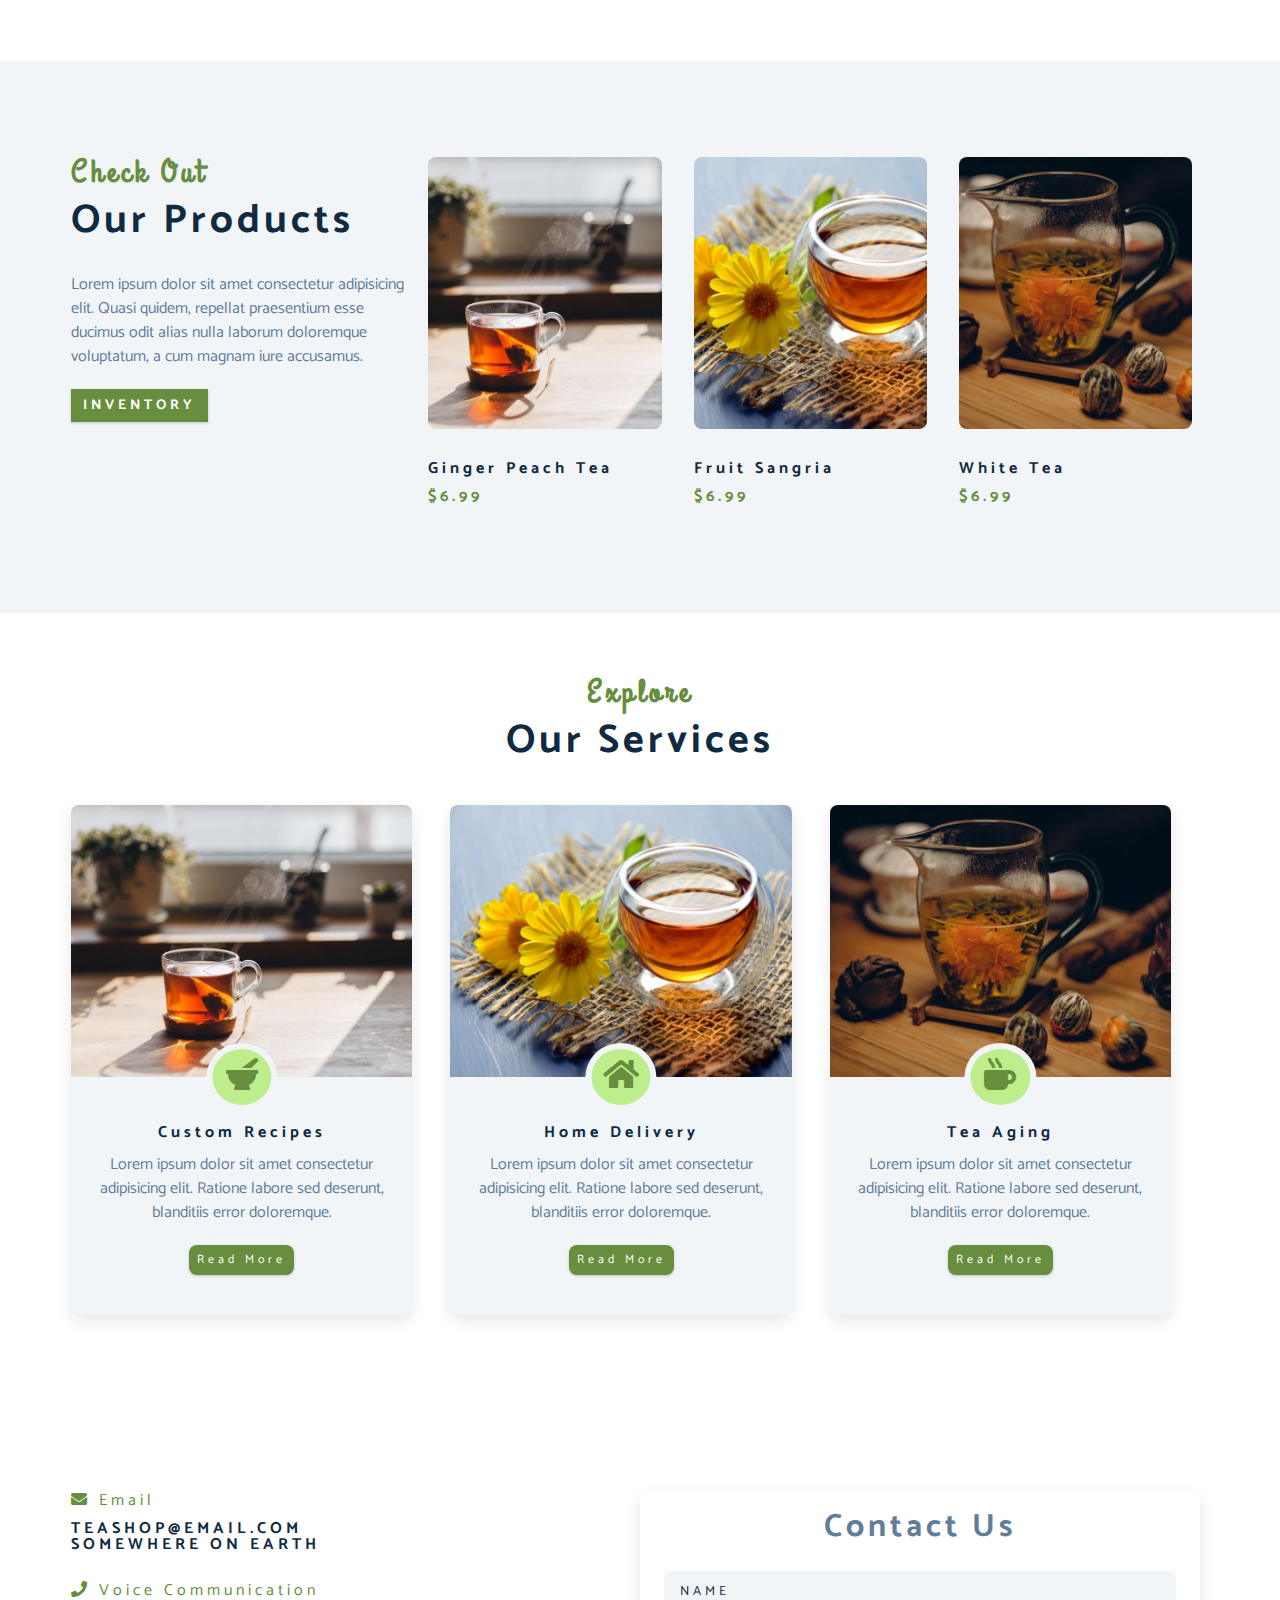
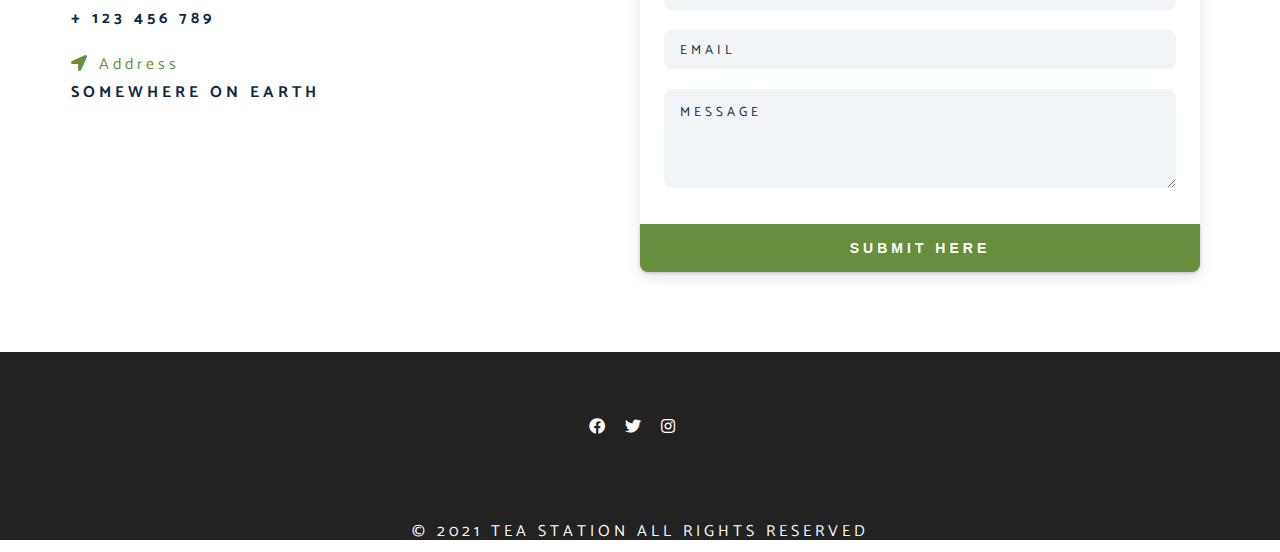
==== commit 213b1186: "animation complete" ====
--- a/index.html
+++ b/index.html
@@ -15,6 +15,23 @@
   </head>
   <body>
     <!-- navbar -->
+    <!-- nav button -->
+    <span class="nav-btn" id="nav-btn">
+      <i class="fas fa-bars"></i>
+    </span>
+    <nav class="navbar" id="navbar">
+      <div class="navbar-header">
+        <span class="nav-close" id="nav-close">
+          <i class="fas fa-times"></i>
+        </span>
+      </div>
+      <ul class="nav-items">
+        <li><a href="index.html" class="nav-link">home</a></li>
+        <li><a href="skills.html" class="nav-link">skills</a></li>
+        <li><a href="about.html" class="nav-link">about</a></li>
+        <li><a href="product.html" class="nav-link">products</a></li>
+      </ul>
+    </nav>
     <!-- header  -->
     <header class="header">
       <div class="banner">
--- a/css/styles.css
+++ b/css/styles.css
@@ -135,7 +135,147 @@
     padding: 4rem 1rem;
   }
 }
-
+/*
+===============
+Animation
+===============
+*/
+@keyframes bounce {
+  0%{
+    transform: scale(1);
+  }
+  50%{
+    transform: scale(2);
+  }
+  100%{
+    transform: scale(1);
+  }
+}
+
+@keyframes slideFromRight {
+  0%{
+    transform: translateX(1000px);
+    opacity: 0;
+  }
+  50%{
+    transform: translateX(-200px);
+    opacity: 0.5;
+  }
+  %75{
+    transform: translateX(50px);
+    opacity: 0.75;
+  }
+  100%{
+    transform: translateX(0px);
+    opacity: 1;
+  }
+}
+
+@keyframes slideFromLeft {
+  0%{
+    transform: translateX(-1000px);
+    opacity: 0;
+  }
+  50%{
+    transform: translateX(200px);
+    opacity: 0.5;
+  }
+  %75{
+    transform: translateX(-50px);
+    opacity: 0.75;
+  }
+  100%{
+    transform: translateX(0px);
+    opacity: 1;
+  }
+}
+
+@keyframes show {
+  0%{
+    transform: scale(1.5);
+    opacity: 0;
+  }
+  50%{
+    transform: scale(2);
+    opacity: 1;
+  }
+  100%{
+    transform: scale(1);
+    opacity: 1;
+  }
+}
+/*
+===============
+Navbar
+===============
+*/
+.nav-btn{
+  position: fixed;
+  top: 5%;
+  left: 5%;
+  font-size: 2.5rem;
+  color: var(--clr-primary);
+  z-index: 1;
+  cursor: pointer;
+  /* animation */
+  animation:bounce 2s ease infinite;
+}
+/* navbar */
+.navbar{
+  position: fixed;
+  top: 0;
+  left: 0;
+  right: 0;
+  bottom: 0;
+  /* width: 100%;
+  height: 100%; */
+  background: var(--clr-grey-10);
+  z-index: 2;
+  box-shadow: 2px 0 2px rgba(0,0,0,0.2);
+  /* hide navbar */
+  transform: translateX(-100%);
+  transition: var(--transition);
+}
+.showNav{
+  transform: translate(0);
+}
+.navbar-header{
+  text-align: right;
+  padding-right: 1rem;
+}
+.nav-close{
+  font-size: 2.5rem;
+  cursor: pointer;
+  color: #f29c9c;
+  transition:var(--transition);
+}
+.nav-close:hover{
+  color: #bb2525;
+}
+.nav-items{
+  list-style-type: none;
+}
+.nav-link{
+  display: block;
+  font-size: 1.5rem;
+  padding: 0.25rem 1rem;
+  text-transform: uppercase;
+  letter-spacing: var(--spacing);
+  color: var(--clr-grey-5);
+  transition: var(--transition);
+}
+.nav-link:hover{
+  background: var(--clr-primary-light);
+  color: var(--clr-primary);
+  padding-left: 1.5rem;
+  border-left: 0.25rem solid var(--clr-primary);
+}
+@media screen and (min-width:768px){
+  .navbar{
+    width: 30vw;
+    max-width: 20rem;
+  }
+}
 /*
 ===============
 Header
@@ -160,6 +300,7 @@
   font-family: var(--ff-secondary);
   color: var(--clr-primary);
   /* animation */
+  animation: slideFromRight 5s ease-in-out 1;
 }
 .banner h1 {
   text-transform: uppercase;
@@ -167,12 +308,14 @@
   margin-top: 1.25rem;
   margin-bottom: 2rem;
   /* animation */
+  animation: slideFromLeft 5s ease-in-out 1;
 }
 .banner-btn {
   outline: 0.125rem solid var(--clr-primary);
   outline-offset: 0.25rem;
   font-size: 1.25rem;
   padding: 1rem 1.75rem;
+  animation: show 5s linear 1;
 }
 /* content divider */
 .content-divider {
